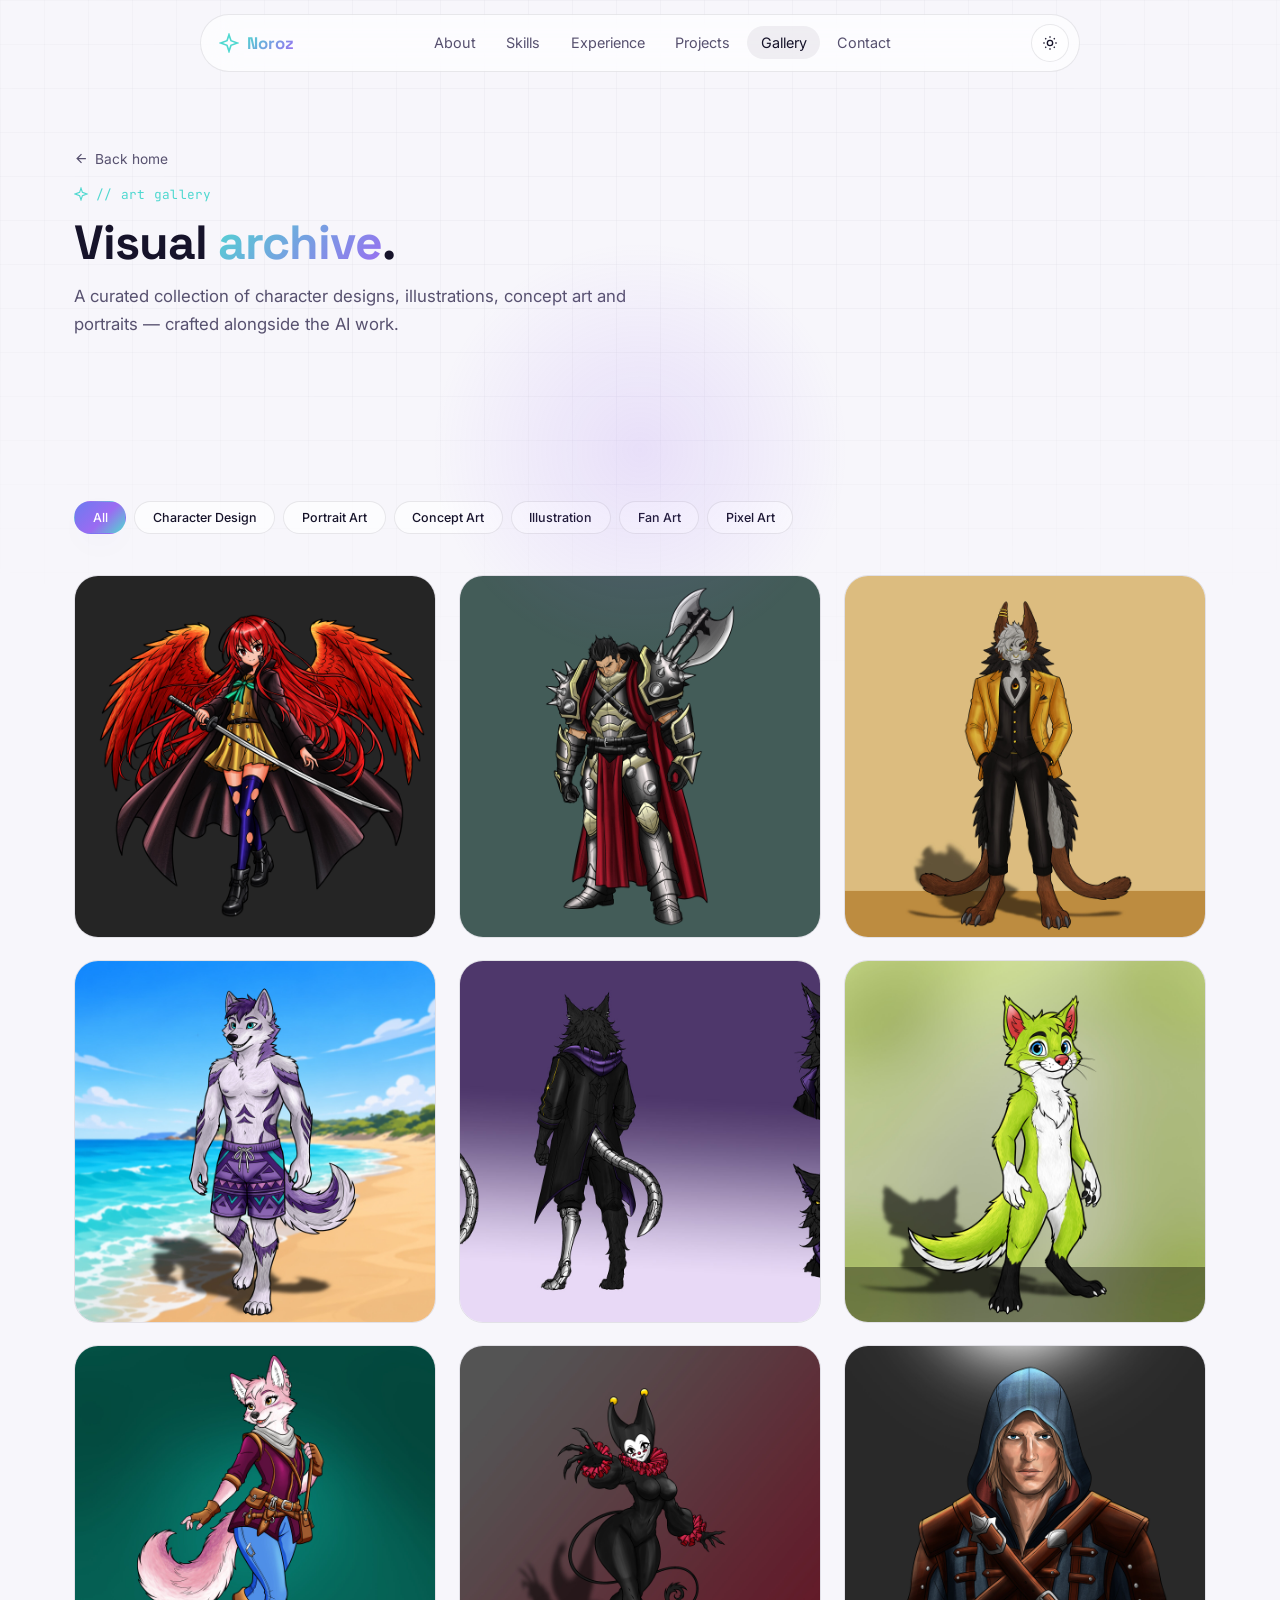
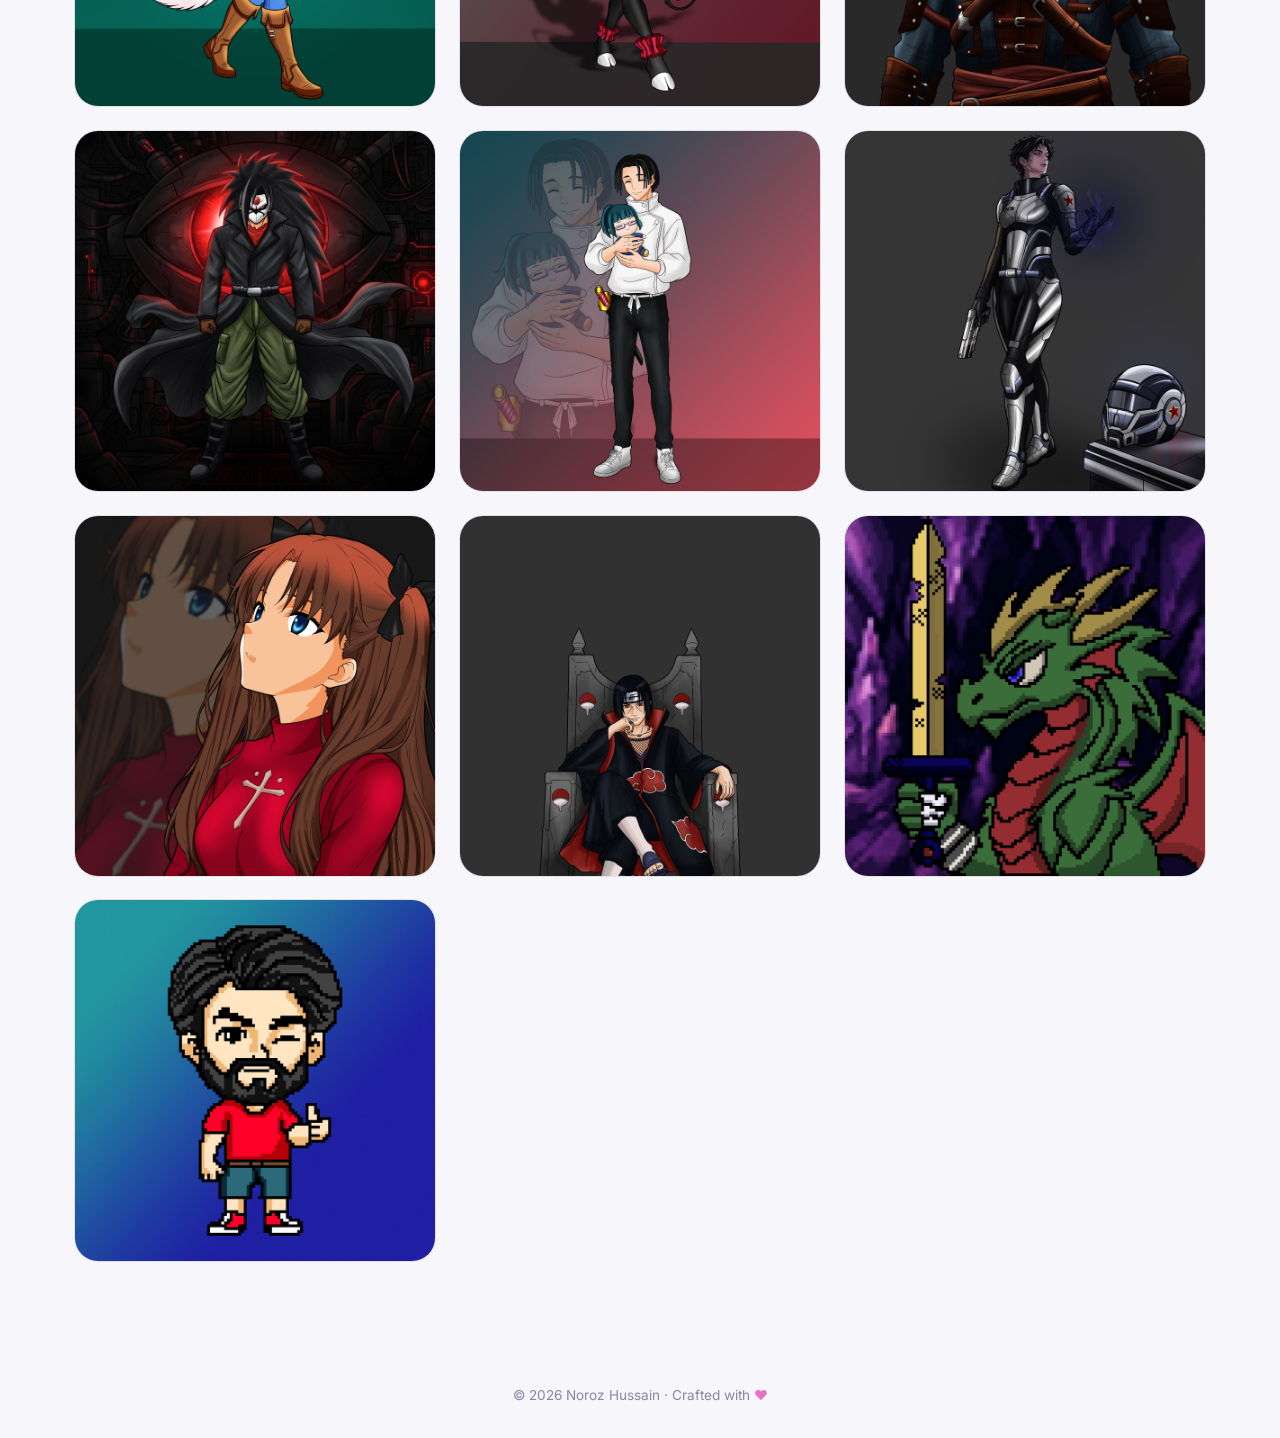
==== gallery.html @ 3fe2d1c8 "Initial portfolio website" ====
<!DOCTYPE html>
<html lang="en">
<head>
<meta charset="UTF-8">
<meta name="viewport" content="width=device-width, initial-scale=1.0">
<title>Art Gallery — Noroz Hussain</title>
<meta name="description" content="Character design, illustration, concept art and graphic design by Noroz Hussain.">
<link rel="canonical" href="https://norozhussain.com/gallery.html">
<meta property="og:type" content="website">
<meta property="og:title" content="Art Gallery — Noroz Hussain">
<meta property="og:description" content="Character design, illustration and concept art portfolio.">
<meta property="og:image" content="assets/img/art/phoenix-wing-swordswoman.jpg">
<link rel="icon" type="image/svg+xml" href="assets/img/favicon.svg">
<link rel="alternate icon" href="assets/img/favicon.ico">
<link rel="stylesheet" href="css/style.css">
<link rel="manifest" href="site.webmanifest">
<meta name="theme-color" content="#0d0b16">
</head>
<body>

<div id="preloader"><p class="mark">Noroz<span>.</span></p></div>
<div id="mouse-glow"></div>

<header id="navbar">
  <nav class="nav-inner glass">
    <a href="index.html" class="brand">
      <svg viewBox="0 0 24 24" fill="none" stroke="currentColor" stroke-width="2"><path d="M12 2l2.4 7.2L22 12l-7.6 2.8L12 22l-2.4-7.2L2 12l7.6-2.8z"/></svg>
      <span class="text-gradient">Noroz</span>
    </a>
    <div class="nav-links">
      <a href="index.html#about">About</a>
      <a href="index.html#skills">Skills</a>
      <a href="index.html#experience">Experience</a>
      <a href="projects.html">Projects</a>
      <a href="gallery.html" class="active">Gallery</a>
      <a href="index.html#contact">Contact</a>
    </div>
    <div class="nav-actions">
      <button class="icon-btn" id="theme-toggle" aria-label="Toggle theme">
        <svg class="moon" viewBox="0 0 24 24" fill="none" stroke="currentColor" stroke-width="2"><path d="M21 12.79A9 9 0 1111.21 3 7 7 0 0021 12.79z"/></svg>
        <svg class="sun" viewBox="0 0 24 24" fill="none" stroke="currentColor" stroke-width="2"><circle cx="12" cy="12" r="4"/><path d="M12 2v2M12 20v2M4.9 4.9l1.4 1.4M17.7 17.7l1.4 1.4M2 12h2M20 12h2M4.9 19.1l1.4-1.4M17.7 6.3l1.4-1.4"/></svg>
      </button>
      <button class="icon-btn" id="nav-toggle" aria-label="Open menu">
        <svg viewBox="0 0 24 24" fill="none" stroke="currentColor" stroke-width="2"><path d="M4 7h16M4 12h16M4 17h16"/></svg>
      </button>
    </div>
  </nav>
</header>

<div id="mobile-menu">
  <a href="index.html#about">About</a>
  <a href="index.html#skills">Skills</a>
  <a href="index.html#experience">Experience</a>
  <a href="projects.html">Projects</a>
  <a href="gallery.html">Gallery</a>
  <a href="index.html#contact">Contact</a>
</div>

<main>
  <section class="page-hero">
    <div class="bg-grid" style="opacity:.3"></div>
    <div class="container">
      <a href="index.html" class="back-link reveal">
        <svg viewBox="0 0 24 24" fill="none" stroke="currentColor" stroke-width="2"><path d="M19 12H5M12 19l-7-7 7-7"/></svg>
        Back home
      </a>
      <div class="eyebrow reveal">
        <svg width="14" height="14" viewBox="0 0 24 24" fill="none" stroke="currentColor" stroke-width="2"><path d="M12 2l2.4 7.2L22 12l-7.6 2.8L12 22l-2.4-7.2L2 12l7.6-2.8z"/></svg>
        // art gallery
      </div>
      <h1 class="section-title reveal">Visual <span class="text-gradient">archive</span>.</h1>
      <p class="section-lead reveal">A curated collection of character designs, illustrations, concept art and portraits — crafted alongside the AI work.</p>
    </div>
  </section>

  <section class="section section--tight">
    <div class="container">
      <div class="filter-row reveal" id="gallery-filters"></div>
      <div class="gallery-grid" id="gallery-grid"></div>
    </div>
  </section>
</main>

<footer>
  <div class="container">
    <p>© <span id="year"></span> Noroz Hussain · Crafted with <span class="heart">♥</span></p>
  </div>
</footer>

<div class="lightbox" id="lightbox">
  <button class="lightbox-close glass" id="lightbox-close" aria-label="Close">
    <svg viewBox="0 0 24 24" fill="none" stroke="currentColor" stroke-width="2" width="18" height="18"><path d="M18 6L6 18M6 6l12 12"/></svg>
  </button>
  <img id="lightbox-img" src="" alt="">
  <p class="lightbox-caption" id="lightbox-caption"></p>
</div>

<button id="to-top" class="glass" aria-label="Back to top">
  <svg viewBox="0 0 24 24" fill="none" stroke="currentColor" stroke-width="2"><path d="M12 19V5M5 12l7-7 7 7"/></svg>
</button>

<script src="js/content.js"></script>
<script src="js/main.js"></script>
</body>
</html>
---- css/style.css ----
/* ==========================================================================
   Noroz Hussain — Portfolio
   Design system: dark-first glassmorphism with neon cyan / violet accents
   ========================================================================== */

/* ---------- Fonts ---------- */
@import url('https://fonts.googleapis.com/css2?family=Space+Grotesk:wght@500;600;700&family=Inter:wght@400;500;600;700&family=JetBrains+Mono:wght@400;500&display=swap');

/* ---------- Design tokens ---------- */
:root{
  color-scheme: dark;
  --bg: #0d0b16;
  --bg-soft: #131022;
  --surface: #171425;
  --fg: #f3f1fa;
  --fg-muted: #a9a3c2;
  --fg-dim: #756f92;
  --border: rgba(255,255,255,.09);
  --border-hover: rgba(255,255,255,.18);
  --glass: rgba(23,20,37,.55);
  --glass-strong: rgba(23,20,37,.82);

  --cyan: #4fd8d0;
  --violet: #9b6bf2;
  --blue: #6c7bf0;
  --pink: #e572c4;

  --grad-hero: linear-gradient(135deg, var(--blue) 0%, var(--violet) 55%, var(--cyan) 100%);
  --grad-text: linear-gradient(135deg, var(--cyan) 0%, var(--violet) 100%);
  --grad-art: linear-gradient(90deg, var(--violet), var(--cyan));

  --shadow-soft: 0 10px 40px -12px rgba(108,79,220,.35);
  --shadow-glow: 0 0 50px -8px rgba(108,79,220,.55);
  --radius: 1rem;
  --radius-sm: .65rem;
  --radius-lg: 1.5rem;

  --font-display: 'Space Grotesk', system-ui, sans-serif;
  --font-sans: 'Inter', system-ui, sans-serif;
  --font-mono: 'JetBrains Mono', ui-monospace, monospace;

  --container: 1180px;
  --nav-h: 76px;
}

:root[data-theme="light"]{
  color-scheme: light;
  --bg: #f7f6fb;
  --bg-soft: #ffffff;
  --surface: #ffffff;
  --fg: #16132a;
  --fg-muted: #57516f;
  --fg-dim: #8b85a3;
  --border: rgba(20,15,40,.09);
  --border-hover: rgba(20,15,40,.18);
  --glass: rgba(255,255,255,.65);
  --glass-strong: rgba(255,255,255,.9);
  --shadow-soft: 0 10px 34px -14px rgba(80,60,160,.22);
  --shadow-glow: 0 0 44px -10px rgba(120,90,220,.35);
}

*,*::before,*::after{ box-sizing: border-box; }
html{ scroll-behavior: smooth; }
body{
  margin:0;
  background: var(--bg);
  color: var(--fg);
  font-family: var(--font-sans);
  -webkit-font-smoothing: antialiased;
  overflow-x: hidden;
  transition: background-color .4s ease, color .4s ease;
}
h1,h2,h3,h4{ font-family: var(--font-display); letter-spacing: -0.02em; margin: 0; line-height: 1.1; }
p{ margin: 0; }
a{ color: inherit; text-decoration: none; }
img{ max-width: 100%; display: block; }
button{ font: inherit; color: inherit; background: none; border: 0; cursor: pointer; }
ul{ margin:0; padding:0; list-style:none; }
::selection{ background: var(--violet); color: #fff; }

.container{ max-width: var(--container); margin: 0 auto; padding: 0 24px; }
.section{ position: relative; padding: 120px 0; }
.section--tight{ padding: 90px 0; }
@media (max-width: 720px){
  .section{ padding: 80px 0; }
}

.eyebrow{
  display:flex; align-items:center; gap:.5rem;
  font-family: var(--font-mono); font-size: .8rem;
  color: var(--cyan); margin-bottom: .9rem; letter-spacing: .02em;
}
.section-title{ font-size: clamp(2rem, 4.2vw, 3rem); font-weight: 700; }
.section-lead{ margin-top: .85rem; max-width: 620px; color: var(--fg-muted); font-size: 1.05rem; line-height: 1.65; }

.text-gradient{
  background: var(--grad-text);
  -webkit-background-clip: text; background-clip: text; color: transparent;
}

/* ---------- Buttons ---------- */
.btn{
  display: inline-flex; align-items: center; gap: .55rem;
  padding: .85rem 1.5rem; border-radius: 999px;
  font-weight: 600; font-size: .92rem;
  transition: transform .25s ease, box-shadow .25s ease, background-color .25s ease, border-color .25s ease;
  white-space: nowrap;
}
.btn svg{ width: 16px; height: 16px; }
.btn-primary{ background: var(--grad-hero); color: #fff; box-shadow: var(--shadow-soft); }
.btn-primary:hover{ box-shadow: var(--shadow-glow); transform: translateY(-2px); }
.btn-ghost{ background: var(--glass); border: 1px solid var(--border); backdrop-filter: blur(16px); }
.btn-ghost:hover{ border-color: var(--border-hover); transform: translateY(-2px); box-shadow: var(--shadow-soft); }
.btn-block{ width: 100%; justify-content: center; }

/* ---------- Glass / cards ---------- */
.glass{
  background: var(--glass);
  border: 1px solid var(--border);
  backdrop-filter: blur(18px) saturate(160%);
  -webkit-backdrop-filter: blur(18px) saturate(160%);
}
.card{
  position: relative;
  border-radius: var(--radius);
  border: 1px solid var(--border);
  background: linear-gradient(180deg, rgba(255,255,255,.03), rgba(255,255,255,0));
  padding: 1.6rem;
  transition: transform .3s ease, border-color .3s ease, box-shadow .3s ease;
}
:root[data-theme="light"] .card{ background: linear-gradient(180deg, rgba(20,15,40,.02), rgba(20,15,40,0)); }
.card:hover{ transform: translateY(-4px); border-color: var(--border-hover); box-shadow: var(--shadow-soft); }

/* ---------- Background fx ---------- */
.bg-grid{
  position: absolute; inset: 0; pointer-events: none; opacity: .5;
  background-image:
    linear-gradient(var(--border) 1px, transparent 1px),
    linear-gradient(90deg, var(--border) 1px, transparent 1px);
  background-size: 44px 44px;
  mask-image: radial-gradient(ellipse 90% 60% at 50% 20%, #000 40%, transparent 100%);
}
.bg-orb{
  position: absolute; border-radius: 50%; filter: blur(90px); pointer-events: none;
  background: var(--grad-hero); opacity: .22; animation: float-orb 10s ease-in-out infinite;
}
@keyframes float-orb{ 0%,100%{ transform: translateY(0) } 50%{ transform: translateY(-24px) } }

#mouse-glow{
  position: fixed; top:0; left:0; width: 420px; height: 420px; border-radius: 50%;
  background: radial-gradient(circle, rgba(155,107,242,.16), transparent 70%);
  pointer-events: none; z-index: 1; transform: translate(-50%,-50%);
  transition: opacity .3s ease; will-change: transform;
}
@media (max-width: 900px){ #mouse-glow{ display:none; } }

canvas#particles{ position:absolute; inset:0; width:100%; height:100%; opacity:.55; }

/* ---------- Reveal on scroll ---------- */
.reveal{ opacity: 0; transform: translateY(22px); transition: opacity .7s ease, transform .7s ease; }
.reveal.in-view{ opacity: 1; transform: translateY(0); }

/* ---------- Navbar ---------- */
#navbar{
  position: fixed; top: 14px; left: 0; right: 0; z-index: 100;
  display: flex; justify-content: center; padding: 0 16px;
}
.nav-inner{
  display:flex; align-items:center; justify-content: space-between; gap: 1.5rem;
  width: 100%; max-width: 880px;
  border-radius: 999px; padding: .55rem .6rem .55rem 1.1rem;
}
.brand{ display:flex; align-items:center; gap:.5rem; font-family: var(--font-display); font-weight:700; font-size:1.05rem; }
.brand svg{ width:20px; height:20px; color: var(--cyan); }
.nav-links{ display:flex; align-items:center; gap:.2rem; }
.nav-links a{
  padding: .5rem .85rem; border-radius: 999px; font-size: .9rem; color: var(--fg-muted);
  transition: color .2s ease, background-color .2s ease;
}
.nav-links a:hover, .nav-links a.active{ color: var(--fg); background: rgba(255,255,255,.06); }
:root[data-theme="light"] .nav-links a:hover, :root[data-theme="light"] .nav-links a.active{ background: rgba(20,15,40,.06); }
.nav-actions{ display:flex; align-items:center; gap:.4rem; }
.icon-btn{
  width: 38px; height: 38px; display:grid; place-items:center; border-radius: 999px;
  background: var(--glass); border: 1px solid var(--border); transition: all .25s ease;
}
.icon-btn:hover{ border-color: var(--border-hover); box-shadow: var(--shadow-soft); }
.icon-btn svg{ width:16px; height:16px; }
#theme-toggle .sun{ display:none; }
:root[data-theme="light"] #theme-toggle .moon{ display:none; }
:root[data-theme="light"] #theme-toggle .sun{ display:block; }
#nav-toggle{ display:none; }

@media (max-width: 780px){
  .nav-links{ display:none; }
  #nav-toggle{ display:grid; }
  .nav-inner{ max-width: 92%; }
}

#mobile-menu{
  position: fixed; inset: 0; z-index: 99; display: none;
  background: var(--bg-soft); padding: 110px 30px 40px;
}
#mobile-menu.open{ display:block; }
#mobile-menu a{
  display:block; padding: 1rem 0; font-family: var(--font-display); font-size: 1.5rem; font-weight:600;
  border-bottom: 1px solid var(--border);
}

/* ---------- Hero ---------- */
.hero{ min-height: 100vh; display:flex; align-items:center; padding-top: 130px; padding-bottom: 80px; position: relative; overflow: hidden; }
.hero-grid{ display:grid; grid-template-columns: 1.35fr 1fr; gap: 3rem; align-items:center; }
@media (max-width: 980px){ .hero-grid{ grid-template-columns: 1fr; } .hero-portrait{ order: -1; max-width: 280px; margin: 0 auto; } }

.badge-pill{
  display:inline-flex; align-items:center; gap:.5rem; padding: .45rem 1rem;
  border-radius: 999px; font-size: .78rem; font-weight:500;
}
.dot-live{ width:8px; height:8px; border-radius:50%; background: var(--cyan); box-shadow: 0 0 12px var(--cyan); animation: pulse 2s infinite; }
@keyframes pulse{ 0%,100%{ opacity:1 } 50%{ opacity:.4 } }

.hero h1{ margin-top: 1.8rem; font-size: clamp(2.6rem, 6.5vw, 5.2rem); font-weight: 700; }
.hero-roles{ margin-top: 1rem; display:flex; flex-wrap:wrap; align-items:center; gap: .6rem; font-family: var(--font-display); font-size: clamp(1.1rem, 2.2vw, 1.5rem); color: var(--fg-muted); font-weight:500; min-height: 2.2rem; }
#role-typed{ color: var(--cyan); }
#role-typed .cursor{ display:inline-block; width: 2px; background: var(--cyan); margin-left: 2px; animation: blink 1s step-end infinite; }
@keyframes blink{ 50%{ opacity: 0 } }

.hero p.lead{ margin-top: 1.4rem; max-width: 640px; color: var(--fg-muted); font-size: 1.08rem; line-height: 1.7; }
.hero-actions{ margin-top: 2.3rem; display:flex; flex-wrap:wrap; gap: .75rem; }

.resume-dd{ position: relative; display:inline-flex; }
.resume-caret{ transition: transform .2s ease; }
.resume-dd.open .resume-caret{ transform: rotate(180deg); }
.resume-menu{
  position:absolute; top: calc(100% + .6rem); left:0; min-width: 250px; z-index: 50;
  background: var(--glass); border: 1px solid var(--border);
  backdrop-filter: blur(18px) saturate(160%); -webkit-backdrop-filter: blur(18px) saturate(160%);
  border-radius: var(--radius); padding: .5rem; box-shadow: var(--shadow-soft);
  display:none; flex-direction:column; gap:.2rem;
}
.resume-menu.open{ display:flex; }
.resume-menu-item{ display:flex; align-items:center; gap:.7rem; padding:.65rem .7rem; border-radius:.7rem; transition: background-color .2s ease; }
.resume-menu-item:hover{ background: rgba(255,255,255,.06); }
.resume-menu-item svg{ width:18px; height:18px; flex-shrink:0; color: var(--fg-muted); }
.resume-menu-item strong{ display:block; font-size:.85rem; font-weight:600; }
.resume-menu-item small{ display:block; font-size:.7rem; color: var(--fg-muted); margin-top:.15rem; }

.badge-groups{ margin-top: 2.6rem; display:flex; flex-direction:column; gap: 1.3rem; }
.badge-groups h4{ font-family: var(--font-mono); font-size: .68rem; text-transform: uppercase; letter-spacing: .18em; color: var(--fg-dim); font-weight: 500; margin-bottom: .7rem; }
.badge-groups h4.art-label{ color: var(--cyan); }
.chip-row{ display:flex; flex-wrap:wrap; gap: .55rem; }
.chip{ padding: .4rem .85rem; border-radius: 999px; font-size: .76rem; font-family: var(--font-mono); }
.chip--tech{ background: var(--glass); border: 1px solid var(--border); }
.chip--art{ background: rgba(155,107,242,.08); border: 1px solid rgba(155,107,242,.3); transition: border-color .25s ease, transform .25s ease; }
.chip--art:hover{ border-color: var(--cyan); transform: translateY(-2px); }

.hero-portrait{ position: relative; max-width: 380px; margin-left: auto; }
.hero-portrait .glow-ring{ position:absolute; inset:-18px; background: var(--grad-hero); opacity:.35; filter: blur(50px); border-radius: 50%; }
.portrait-frame{ position: relative; aspect-ratio: 1/1; border-radius: 1.8rem; overflow: hidden; }
.portrait-frame img{ width:100%; height:100%; object-fit: cover; object-position: top; }
.float-tag{ position:absolute; padding: .55rem .95rem; border-radius: 1rem; font-family: var(--font-mono); font-size:.72rem; box-shadow: var(--shadow-soft); }
.float-tag.tl{ top: -14px; right: -14px; }
.float-tag.bl{ bottom: -14px; left: -14px; }

/* ---------- About ---------- */
.about-grid{ margin-top: 3.2rem; display:grid; grid-template-columns: repeat(4, 1fr); gap: 1.1rem; }
@media (max-width: 900px){ .about-grid{ grid-template-columns: repeat(2, 1fr); } }
@media (max-width: 540px){ .about-grid{ grid-template-columns: 1fr; } }
.about-card .icon-tile{ width: 46px; height: 46px; border-radius: .9rem; background: var(--grad-hero); display:grid; place-items:center; color:#fff; box-shadow: var(--shadow-soft); }
.about-card .icon-tile svg{ width:20px; height:20px; }
.about-card h3{ margin-top: 1.1rem; font-size: 1.05rem; font-weight:600; }
.about-card p{ margin-top: .4rem; font-size: .88rem; color: var(--fg-muted); line-height: 1.55; }

/* ---------- Skills ---------- */
.skills-grid{ margin-top: 3rem; display:grid; grid-template-columns: 1fr 1fr; gap: 3rem; }
@media (max-width: 820px){ .skills-grid{ grid-template-columns: 1fr; gap: 2.2rem; } }
.skills-col h4{ font-family: var(--font-mono); font-size:.72rem; text-transform: uppercase; letter-spacing:.18em; color: var(--cyan); margin-bottom: 1.3rem; }
.skills-col.art h4{ color: var(--violet); }
.skill-row{ margin-bottom: 1.25rem; }
.skill-row-top{ display:flex; justify-content: space-between; align-items: baseline; margin-bottom: .45rem; font-size: .92rem; }
.skill-row-top span:last-child{ font-family: var(--font-mono); font-size:.76rem; color: var(--fg-dim); }
.skill-track{ height: 8px; border-radius: 999px; background: rgba(255,255,255,.06); overflow: hidden; }
:root[data-theme="light"] .skill-track{ background: rgba(20,15,40,.07); }
.skill-fill{ height:100%; width:0; border-radius:999px; background: var(--grad-hero); transition: width 1.1s cubic-bezier(.16,1,.3,1); }
.skill-fill.art-fill{ background: var(--grad-art); }

/* ---------- Experience (timeline) ---------- */
.timeline{ margin-top: 3.5rem; position: relative; max-width: 820px; margin-inline: auto; }
.timeline::before{
  content:''; position:absolute; left: 18px; top:0; bottom:0; width:1px;
  background: linear-gradient(var(--border), var(--violet), var(--border));
}
@media (min-width: 720px){ .timeline::before{ left: 50%; } }
.timeline-item{ position: relative; margin-bottom: 2.6rem; padding-left: 48px; }
@media (min-width: 720px){
  .timeline-item{ padding-left:0; display:grid; grid-template-columns: 1fr 1fr; gap: 2.5rem; }
}
.timeline-dot{ position:absolute; left: 18px; top: 6px; width:12px; height:12px; border-radius:50%; background: var(--grad-hero); box-shadow: 0 0 0 4px var(--bg), var(--shadow-soft); transform: translateX(-50%); }
@media (min-width: 720px){ .timeline-dot{ left: 50%; } }
.timeline-when{ font-family: var(--font-mono); font-size:.78rem; color: var(--cyan); }
.timeline-role{ margin-top: .35rem; font-size: 1.15rem; font-weight: 600; font-family: var(--font-display); }
.timeline-co{ color: var(--fg-muted); font-size: .92rem; }
.timeline-points{ margin-top: .8rem; font-size: .88rem; color: var(--fg-muted); line-height: 1.7; }
@media (min-width: 720px){
  .timeline-item:nth-child(odd) .timeline-left{ text-align: right; }
  .timeline-item:nth-child(even) .timeline-left{ grid-column: 2; grid-row: 1; }
  .timeline-item:nth-child(even) .timeline-right{ grid-column: 1; grid-row: 1; text-align: right; }
}

/* ---------- Education ---------- */
.edu-grid{ margin-top: 2.6rem; display:grid; grid-template-columns: 1fr 1fr; gap: 1rem; }
@media (max-width: 700px){ .edu-grid{ grid-template-columns: 1fr; } }
.edu-card{ display:flex; gap: 1rem; align-items:flex-start; }
.edu-card .icon-tile{ width: 46px; height:46px; border-radius:.9rem; background: var(--grad-hero); display:grid; place-items:center; color:#fff; flex-shrink:0; }
.edu-card .icon-tile svg{ width:20px; height:20px; }
.edu-card h3{ font-size: 1.02rem; font-weight:600; }
.edu-card p{ font-size:.85rem; color: var(--fg-muted); margin-top:.15rem; }
.edu-card .period{ font-family: var(--font-mono); font-size:.72rem; color: var(--cyan); margin-top:.35rem; display:block; }

/* ---------- Projects ---------- */
.filter-row{ margin-top: 2rem; display:flex; flex-wrap:wrap; gap: .5rem; }
.filter-btn{ padding: .5rem 1.1rem; border-radius: 999px; font-size:.78rem; font-weight:500; border: 1px solid var(--border); background: var(--glass); transition: all .2s ease; }
.filter-btn.active{ background: var(--grad-hero); color:#fff; border-color: transparent; box-shadow: var(--shadow-soft); }
.filter-btn:not(.active):hover{ border-color: var(--border-hover); }

.projects-grid{ margin-top: 2.2rem; display:grid; grid-template-columns: repeat(3, 1fr); gap: 1.25rem; }
@media (max-width: 980px){ .projects-grid{ grid-template-columns: repeat(2, 1fr); } }
@media (max-width: 640px){ .projects-grid{ grid-template-columns: 1fr; } }
.project-card{ display:flex; flex-direction:column; }
.project-top{ display:flex; align-items:center; justify-content: space-between; }
.project-icon{ width: 48px; height:48px; border-radius: .9rem; background: var(--grad-hero); display:grid; place-items:center; color:#fff; box-shadow: var(--shadow-soft); }
.project-icon svg{ width:20px; height:20px; }
.project-cat{ font-size:.66rem; font-family: var(--font-mono); text-transform: uppercase; letter-spacing:.06em; padding: .3rem .6rem; border-radius: 999px; background: rgba(255,255,255,.05); border:1px solid var(--border); }
.project-card h3{ margin-top: 1.2rem; font-size: 1.15rem; font-weight:600; }
.project-sub{ margin-top: .2rem; font-size: .76rem; font-family: var(--font-mono); color: var(--cyan); }
.project-desc{ margin-top: .75rem; font-size: .88rem; color: var(--fg-muted); line-height:1.6; flex: 1; }
.tech-row{ margin-top: 1.1rem; display:flex; flex-wrap:wrap; gap:.4rem; }
.tech-pill{ font-size: .68rem; font-family: var(--font-mono); padding: .28rem .55rem; border-radius:.4rem; background: rgba(255,255,255,.04); border:1px solid var(--border); }
.project-link{ margin-top:1rem; display:inline-flex; align-items:center; gap:.35rem; font-size:.8rem; font-weight:600; color: var(--cyan); }
.project-link svg{ width:13px; height:13px; }

/* ---------- Gallery ---------- */
.gallery-grid{ margin-top: 2.6rem; display:grid; grid-template-columns: repeat(3, 1fr); gap: 1.4rem; }
@media (max-width: 980px){ .gallery-grid{ grid-template-columns: repeat(2, 1fr); } }
@media (max-width: 620px){ .gallery-grid{ grid-template-columns: 1fr; } }
.art-card{ position: relative; border-radius: var(--radius-lg); overflow:hidden; aspect-ratio: 1/1; border: 1px solid var(--border); transition: border-color .3s ease, box-shadow .3s ease, transform .3s ease; cursor: pointer; }
.art-card:hover{ border-color: rgba(79,216,208,.5); box-shadow: var(--shadow-glow); transform: translateY(-4px); }
.art-card img{ width:100%; height:100%; object-fit:cover; transition: transform .6s ease; }
.art-card:hover img{ transform: scale(1.08); }
.art-overlay{ position:absolute; inset:0; background: linear-gradient(to top, rgba(10,8,18,.92), rgba(10,8,18,0) 55%); opacity:0; transition: opacity .3s ease; display:flex; align-items:flex-end; padding: 1.1rem; }
.art-card:hover .art-overlay{ opacity:1; }
.art-overlay .cat{ font-family: var(--font-mono); font-size:.65rem; text-transform:uppercase; letter-spacing:.1em; color: var(--cyan); }
.art-overlay h3{ margin-top:.25rem; font-size:1.05rem; color:#fff; }

/* ---------- Case studies (projects.html) ---------- */
.case-grid{ margin-top: 1rem; display:grid; grid-template-columns: 1fr; gap: 2.5rem; }
.case-card{ display:flex; flex-direction:column; padding: 1.4rem; }

.case-media{ position: relative; width:100%; border-radius: var(--radius-lg); overflow:hidden; border:1px solid var(--border); background: rgba(255,255,255,.02); aspect-ratio: 16/9; flex-shrink:0; }
.case-media-empty{ width:100%; height:100%; display:grid; place-items:center; color: var(--cyan); opacity:.5; }
.case-media-empty svg{ width:44px; height:44px; }
.case-slides{ position:relative; width:100%; height:100%; }
.case-slide{ position:absolute; inset:0; width:100%; height:100%; object-fit:cover; opacity:0; transition: opacity .45s ease; cursor: zoom-in; }
.case-slide.active{ opacity:1; position:relative; }
.case-slide:not(.active){ pointer-events:none; }

.slider-arrow{ position:absolute; top:50%; transform: translateY(-50%); width:38px; height:38px; border-radius:50%; background: rgba(10,8,18,.55); backdrop-filter: blur(6px); border:1px solid rgba(255,255,255,.18); color:#fff; display:grid; place-items:center; transition: background .2s ease, transform .2s ease; z-index:2; }
.slider-arrow:hover{ background: rgba(10,8,18,.8); }
.slider-arrow svg{ width:16px; height:16px; }
.slider-arrow.prev{ left: 12px; }
.slider-arrow.next{ right: 12px; }

.slider-dots{ position:absolute; bottom: 14px; left:0; right:0; display:flex; justify-content:center; gap:.4rem; z-index:2; }
.slider-dot{ width:7px; height:7px; border-radius:50%; background: rgba(255,255,255,.35); transition: all .2s ease; }
.slider-dot.active{ background:#fff; width:20px; border-radius:999px; }

.case-body{ display:flex; flex-direction:column; padding: 1.4rem .2rem 0; max-width: 760px; }
.case-body h3{ margin-top: 1rem; font-size: 1.4rem; font-weight:700; }
.case-features{ margin-top: 1.2rem; }
.case-features h4{ font-size:.72rem; font-family: var(--font-mono); text-transform:uppercase; letter-spacing:.08em; color: var(--cyan); margin-bottom:.6rem; }
.case-features p{ font-size: .86rem; color: var(--fg-muted); line-height:1.6; margin-bottom:.5rem; }

.lightbox{ position: fixed; inset:0; z-index: 200; display:none; align-items:center; justify-content:center; background: rgba(6,5,12,.92); padding: 30px; }
.lightbox.open{ display:flex; }
.lightbox img{ max-width: min(88vw, 760px); max-height: 82vh; border-radius: 1rem; box-shadow: 0 30px 80px rgba(0,0,0,.5); }
.lightbox-close{ position:absolute; top: 24px; right: 28px; width:44px; height:44px; border-radius:50%; background: rgba(255,255,255,.08); display:grid; place-items:center; }
.lightbox-caption{ position:absolute; bottom: 34px; left:0; right:0; text-align:center; color:#fff; font-family: var(--font-mono); font-size:.85rem; }

/* ---------- Contact ---------- */
.contact-grid{ margin-top: 3rem; display:grid; grid-template-columns: 2fr 3fr; gap: 1.6rem; }
@media (max-width: 900px){ .contact-grid{ grid-template-columns: 1fr; } }
.contact-info-item{ display:flex; align-items:center; gap: 1rem; padding: 1.1rem; border-radius: var(--radius); margin-bottom: .8rem; transition: all .25s ease; }
.contact-info-item:hover{ box-shadow: var(--shadow-soft); border-color: var(--border-hover); }
.contact-info-item .icon-tile{ width:42px; height:42px; border-radius:.8rem; background: var(--grad-hero); display:grid; place-items:center; color:#fff; flex-shrink:0; }
.contact-info-item .icon-tile svg{ width:17px; height:17px; }
.contact-info-item .label{ font-size:.7rem; text-transform:uppercase; letter-spacing:.08em; color: var(--fg-dim); }
.contact-info-item .value{ font-weight:600; font-size: .95rem; margin-top:.1rem; }
.social-row{ display:flex; gap: .7rem; margin-top: 1rem; }
.social-row a{ width: 44px; height:44px; border-radius: .9rem; display:grid; place-items:center; transition: all .25s ease; }
.social-row a:hover{ transform: translateY(-3px); box-shadow: var(--shadow-soft); }
.social-row svg{ width:17px; height:17px; }

.form-card{ padding: 1.9rem; border-radius: var(--radius-lg); }
.form-row{ display:grid; grid-template-columns: 1fr 1fr; gap: 1rem; }
@media (max-width: 560px){ .form-row{ grid-template-columns: 1fr; } }
.field{ margin-bottom: 1rem; }
.field label{ font-family: var(--font-mono); font-size:.7rem; text-transform: uppercase; letter-spacing:.08em; color: var(--fg-dim); }
.field input, .field textarea{
  margin-top: .5rem; width: 100%; padding: .8rem 1rem; border-radius: .8rem;
  background: rgba(255,255,255,.04); border: 1px solid var(--border); color: var(--fg);
  font: inherit; font-size: .92rem; outline: none; transition: border-color .2s ease, box-shadow .2s ease;
}
:root[data-theme="light"] .field input, :root[data-theme="light"] .field textarea{ background: rgba(20,15,40,.03); }
.field input:focus, .field textarea:focus{ border-color: var(--violet); box-shadow: 0 0 0 3px rgba(155,107,242,.18); }
.field.error input, .field.error textarea{ border-color: #f16565; }
.field-error{ margin-top: .35rem; font-size: .76rem; color: #f16565; display:none; }
.field.error .field-error{ display:block; }
.honeypot{ position:absolute; left:-9999px; opacity:0; height:0; width:0; }
.form-note{ margin-top: 1rem; text-align:center; font-size: .76rem; color: var(--fg-dim); }
.form-status{ margin-top: 1rem; font-size: .85rem; padding: .8rem 1rem; border-radius: .7rem; display:none; }
.form-status.show{ display:block; }
.form-status.ok{ background: rgba(79,216,208,.1); color: var(--cyan); border: 1px solid rgba(79,216,208,.3); }
.form-status.fail{ background: rgba(241,101,101,.1); color: #f16565; border: 1px solid rgba(241,101,101,.3); }
.spinner{ width:16px; height:16px; border-radius:50%; border: 2px solid rgba(255,255,255,.4); border-top-color:#fff; animation: spin .7s linear infinite; display:none; }
.btn-primary.loading .spinner{ display:inline-block; }
.btn-primary.loading .btn-label{ display:none; }
@keyframes spin{ to{ transform: rotate(360deg); } }

/* ---------- Footer ---------- */
footer{ padding: 2.2rem 0; text-align:center; }
footer p{ font-size:.85rem; color: var(--fg-dim); }
footer .heart{ color: var(--pink); }

/* ---------- Back to top ---------- */
#to-top{
  position: fixed; right: 22px; bottom: 22px; width: 46px; height:46px; border-radius:50%;
  display:grid; place-items:center; z-index: 60; opacity:0; pointer-events:none; transform: translateY(10px);
  transition: opacity .3s ease, transform .3s ease;
}
#to-top.show{ opacity:1; pointer-events:auto; transform: translateY(0); }
#to-top svg{ width:18px; height:18px; }

/* ---------- Page hero (gallery) ---------- */
.page-hero{ padding-top: 150px; padding-bottom: 40px; }
.back-link{ display:inline-flex; align-items:center; gap:.4rem; font-size:.86rem; color: var(--fg-muted); margin-bottom: 1.2rem; }
.back-link:hover{ color: var(--fg); }
.back-link svg{ width:15px; height:15px; }

/* ---------- Utility ---------- */
.mt-lg{ margin-top: 3rem; }
.text-center{ text-align:center; }
.empty-note{ text-align:center; color: var(--fg-dim); padding: 3rem 0; grid-column: 1/-1; }
.sr-only{ position:absolute; width:1px; height:1px; overflow:hidden; clip:rect(0 0 0 0); white-space:nowrap; }

/* ---------- Loader ---------- */
#preloader{
  position: fixed; inset:0; z-index: 999; background: var(--bg);
  display:flex; align-items:center; justify-content:center;
  transition: opacity .5s ease, visibility .5s ease;
}
#preloader.hide{ opacity:0; visibility:hidden; }
#preloader .mark{ font-family: var(--font-display); font-weight:700; font-size:1.4rem; }
#preloader .mark span{ background: var(--grad-text); -webkit-background-clip:text; background-clip:text; color:transparent; }
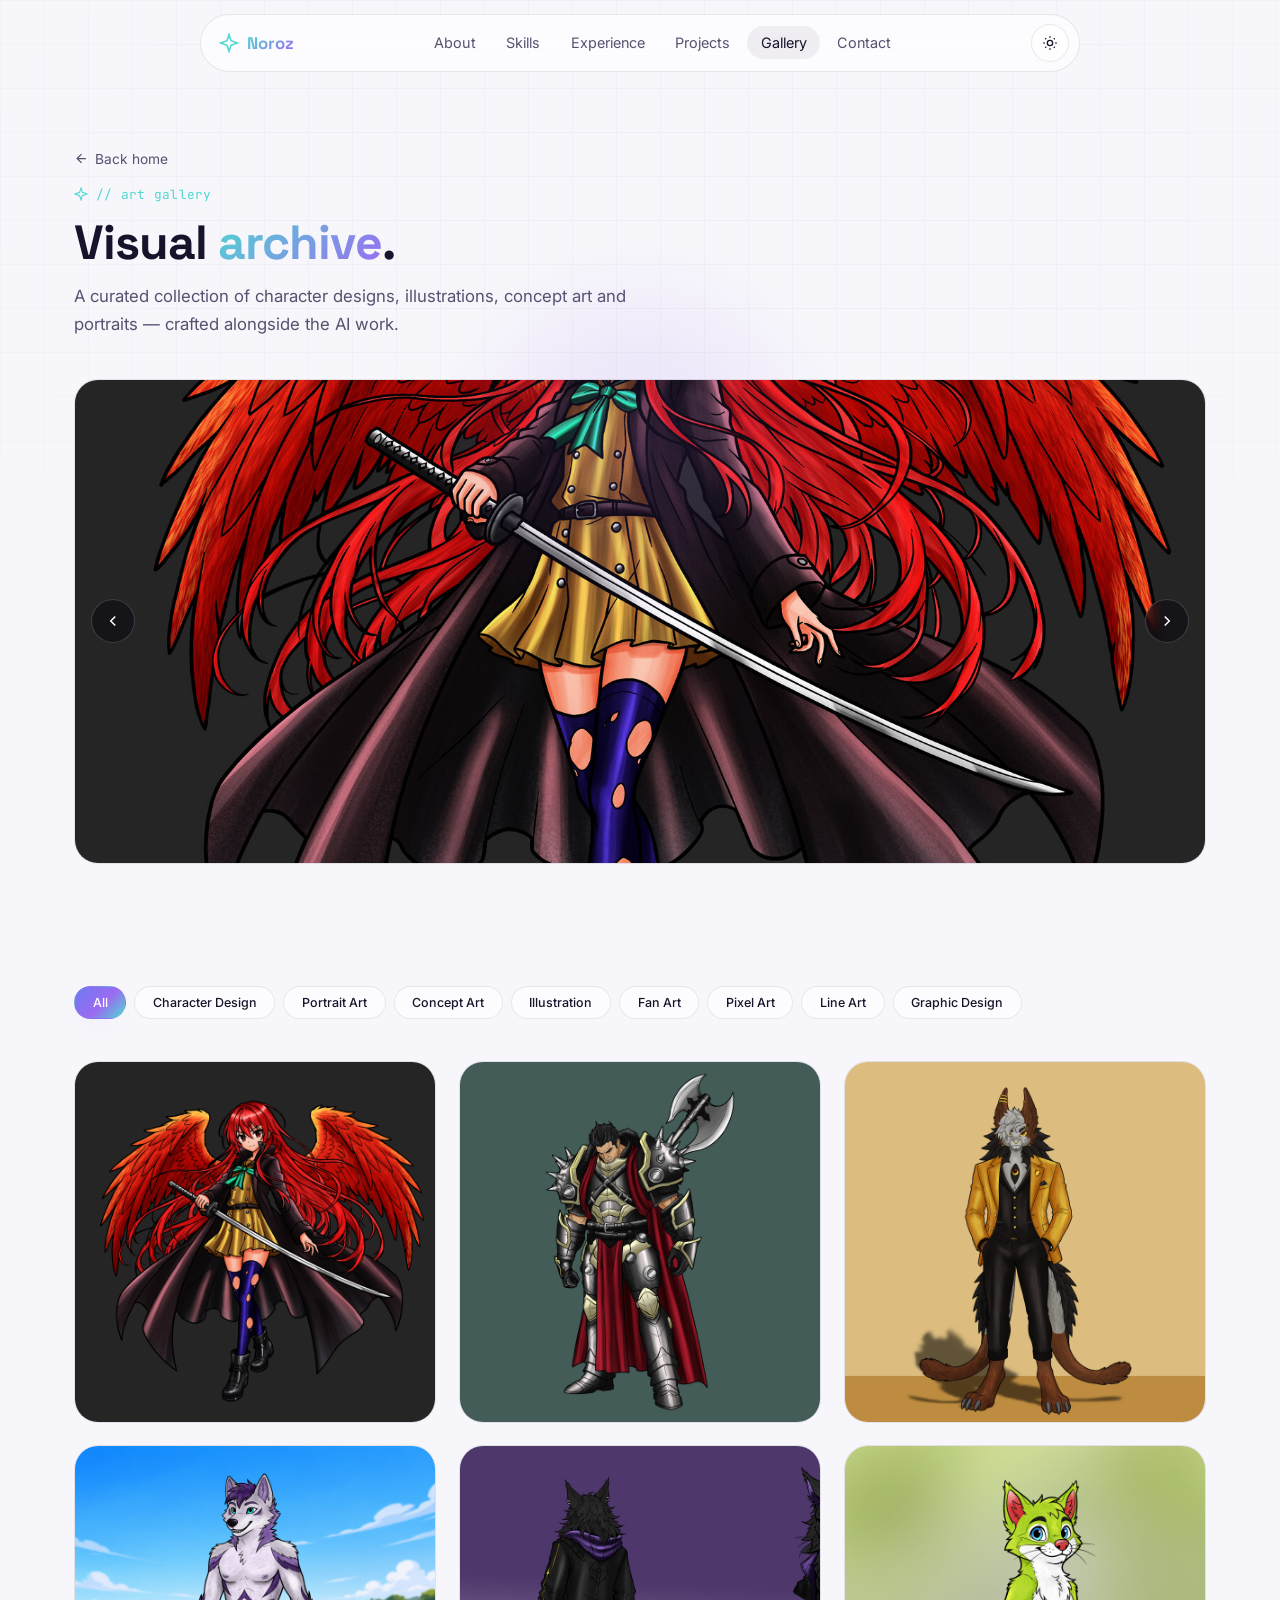
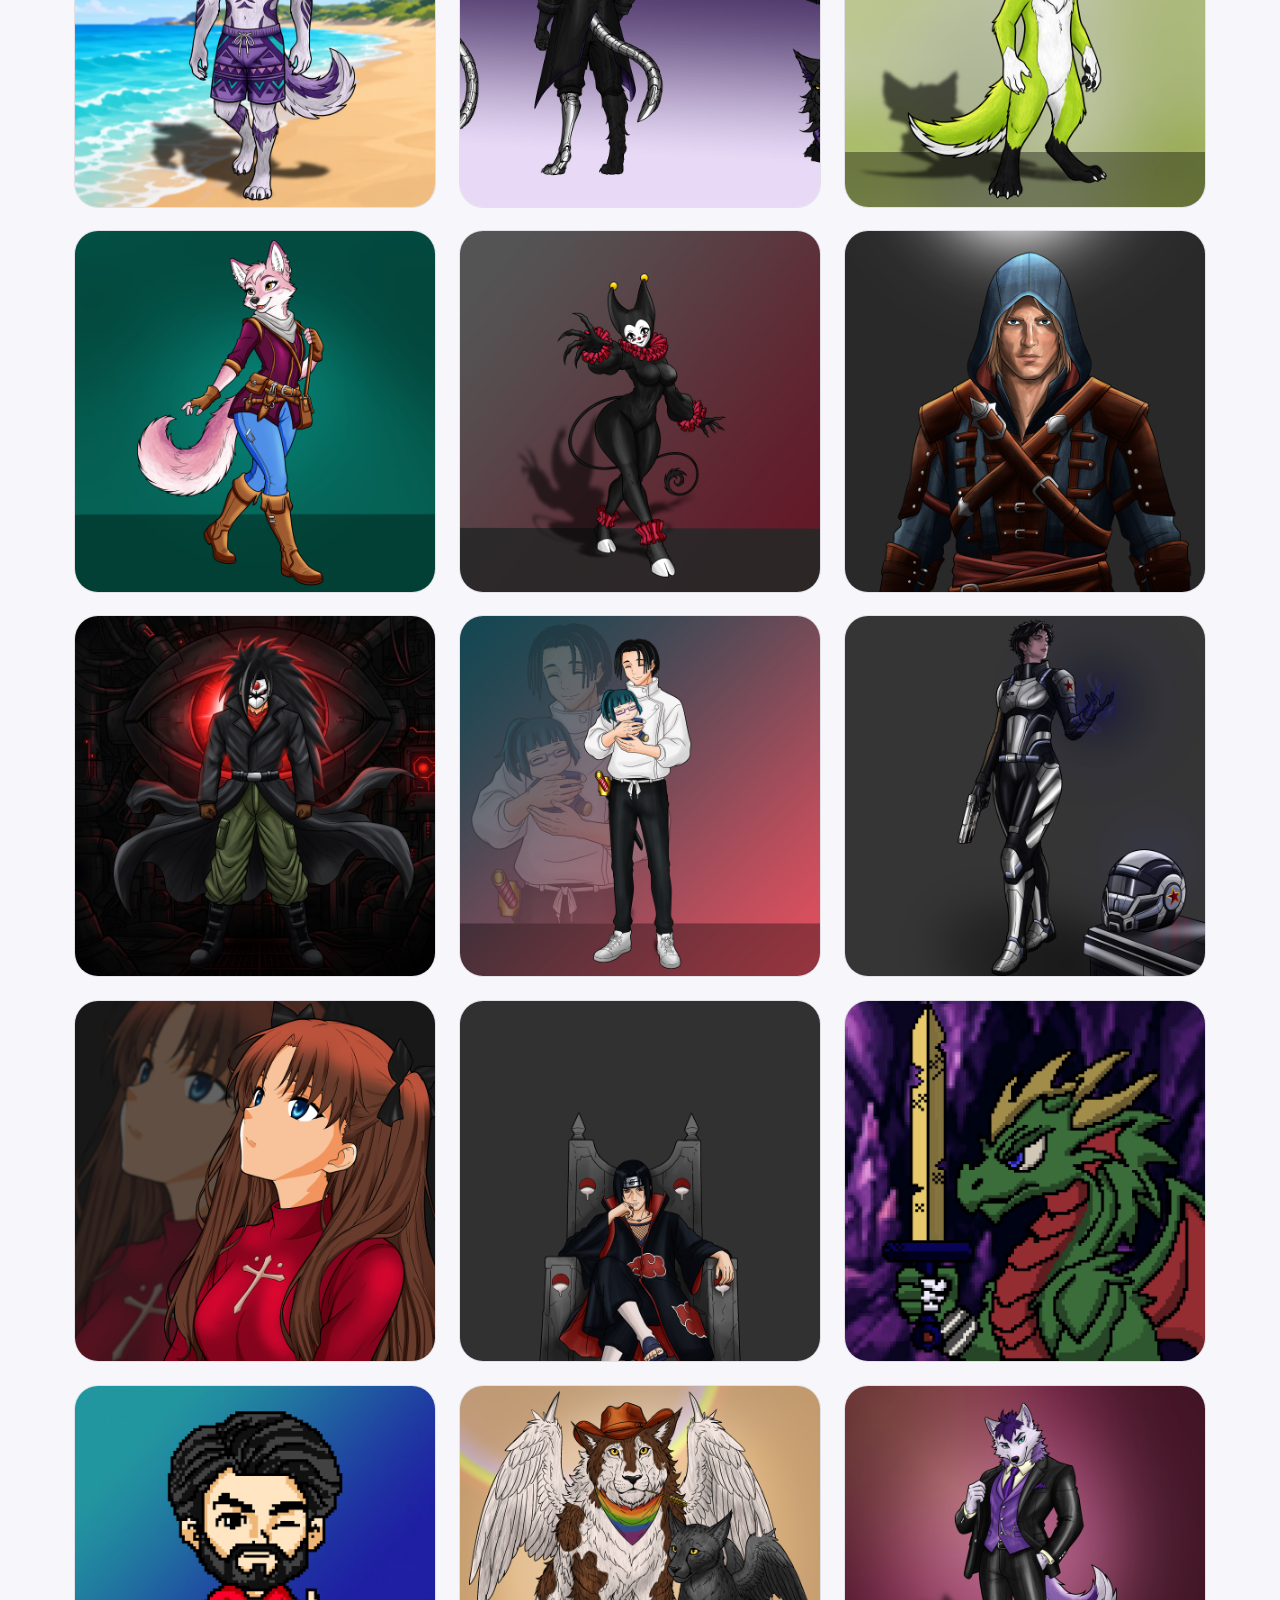
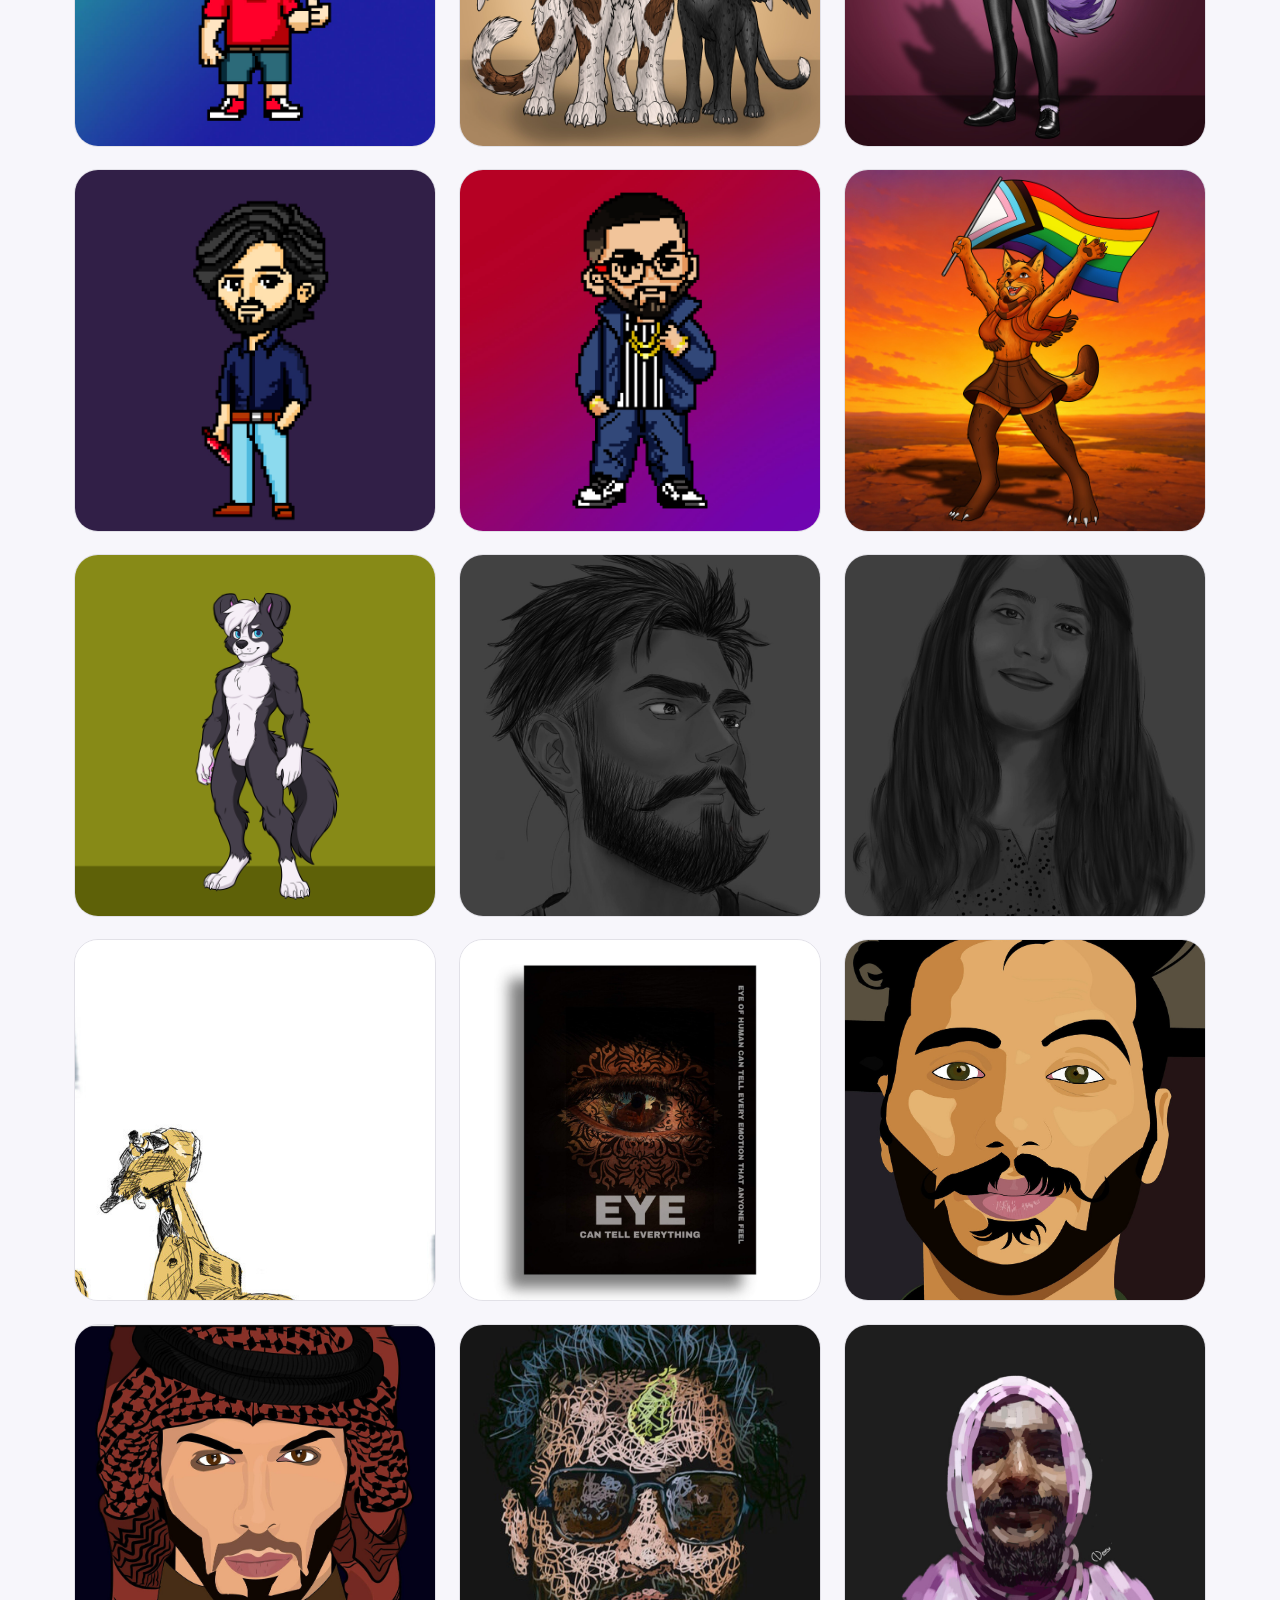
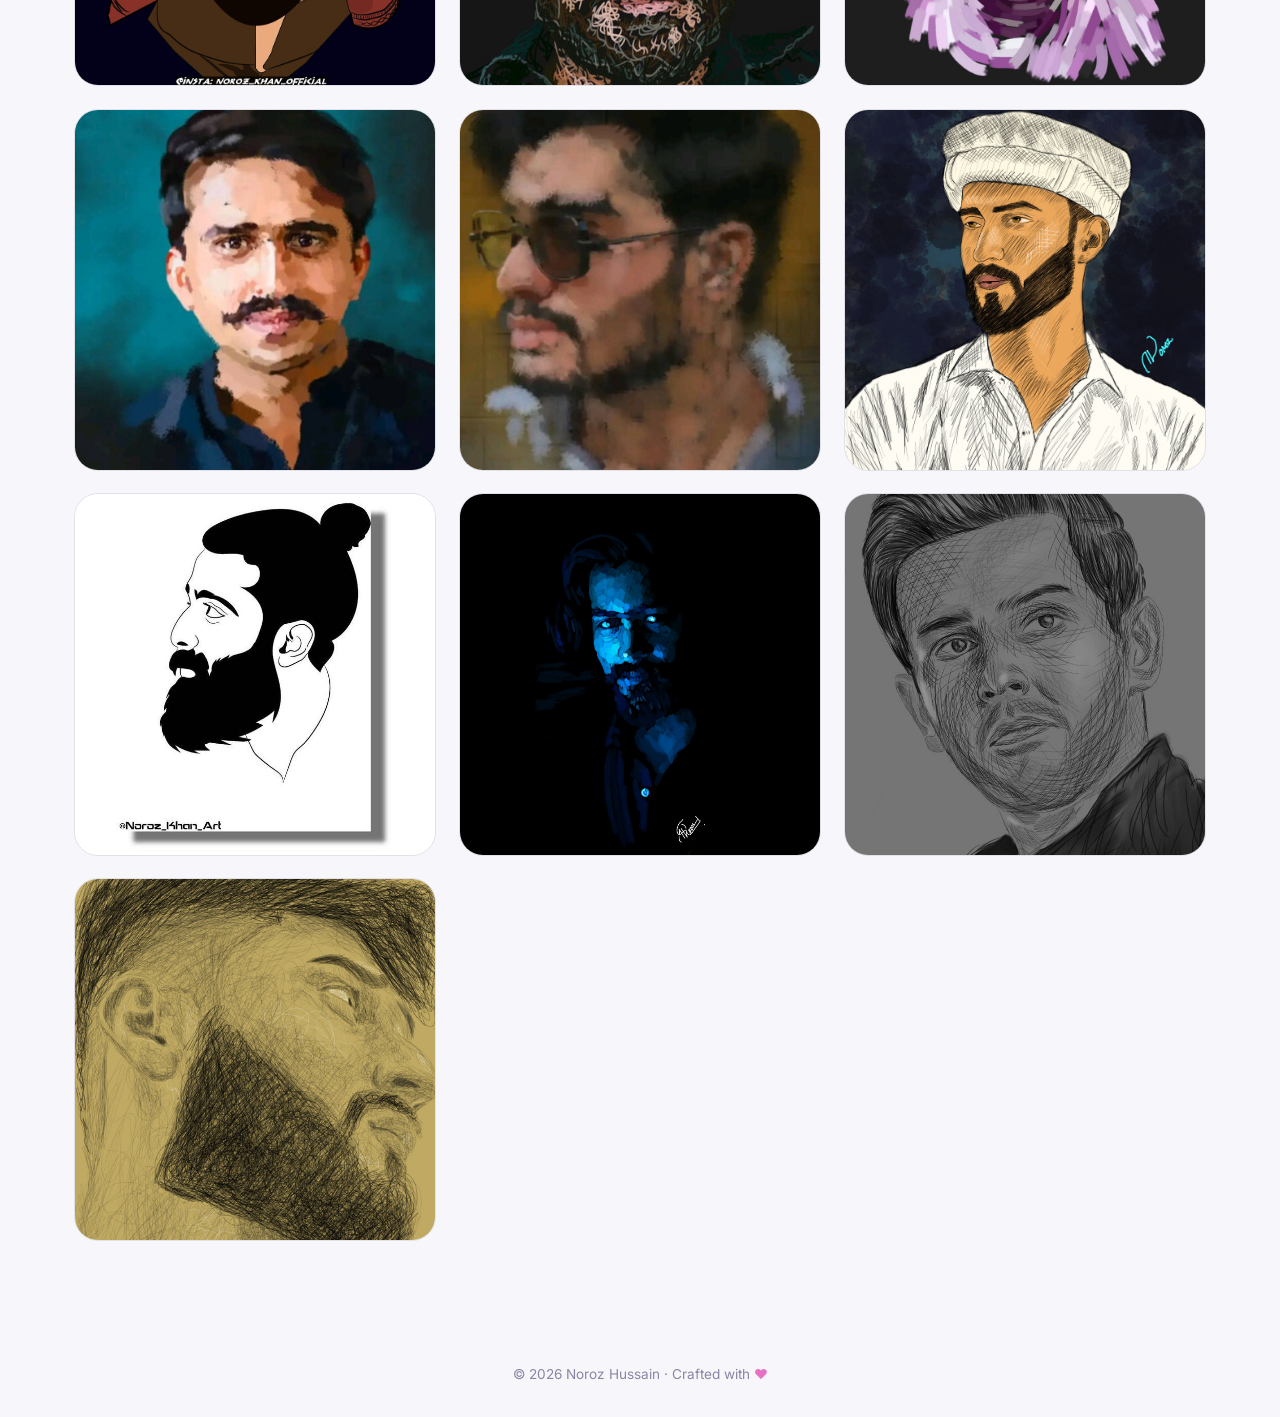
==== commit fa612830: "Add gallery slider section to gallery.html" ====
--- a/gallery.html
+++ b/gallery.html
@@ -73,6 +73,20 @@
     </div>
   </section>
 
+  <section class="section section--tight gallery-slider-section">
+    <div class="container">
+      <div class="gallery-slider reveal" id="gallery-slider">
+        <div class="gallery-slider-track" id="gallery-slider-track"></div>
+        <button class="slider-arrow prev" id="gallery-slider-prev" aria-label="Previous image">
+          <svg viewBox="0 0 24 24" fill="none" stroke="currentColor" stroke-width="2"><path d="M15 18l-6-6 6-6"/></svg>
+        </button>
+        <button class="slider-arrow next" id="gallery-slider-next" aria-label="Next image">
+          <svg viewBox="0 0 24 24" fill="none" stroke="currentColor" stroke-width="2"><path d="M9 18l6-6-6-6"/></svg>
+        </button>
+      </div>
+    </div>
+  </section>
+
   <section class="section section--tight">
     <div class="container">
       <div class="filter-row reveal" id="gallery-filters"></div>
--- a/css/style.css
+++ b/css/style.css
@@ -339,6 +339,20 @@
 .project-link{ margin-top:1rem; display:inline-flex; align-items:center; gap:.35rem; font-size:.8rem; font-weight:600; color: var(--cyan); }
 .project-link svg{ width:13px; height:13px; }
 
+/* ---------- Gallery hero slider ---------- */
+.gallery-slider-section{ padding-top: 0; padding-bottom: 0; }
+.gallery-slider{ position: relative; width:100%; aspect-ratio: 21/9; border-radius: var(--radius-lg); overflow:hidden; border:1px solid var(--border); background: rgba(255,255,255,.02); }
+@media (max-width: 900px){ .gallery-slider{ aspect-ratio: 16/10; } }
+@media (max-width: 560px){ .gallery-slider{ aspect-ratio: 4/5; } }
+.gallery-slider-track{ position:relative; width:100%; height:100%; }
+.gallery-slide{ position:absolute; inset:0; width:100%; height:100%; object-fit:cover; opacity:0; transition: opacity 1s ease; cursor: zoom-in; }
+.gallery-slide.active{ opacity:1; position:relative; }
+.gallery-slide:not(.active){ pointer-events:none; }
+.gallery-slider .slider-arrow{ width:44px; height:44px; }
+.gallery-slider .slider-arrow svg{ width:18px; height:18px; }
+.gallery-slider .slider-arrow.prev{ left:16px; }
+.gallery-slider .slider-arrow.next{ right:16px; }
+
 /* ---------- Gallery ---------- */
 .gallery-grid{ margin-top: 2.6rem; display:grid; grid-template-columns: repeat(3, 1fr); gap: 1.4rem; }
 @media (max-width: 980px){ .gallery-grid{ grid-template-columns: repeat(2, 1fr); } }
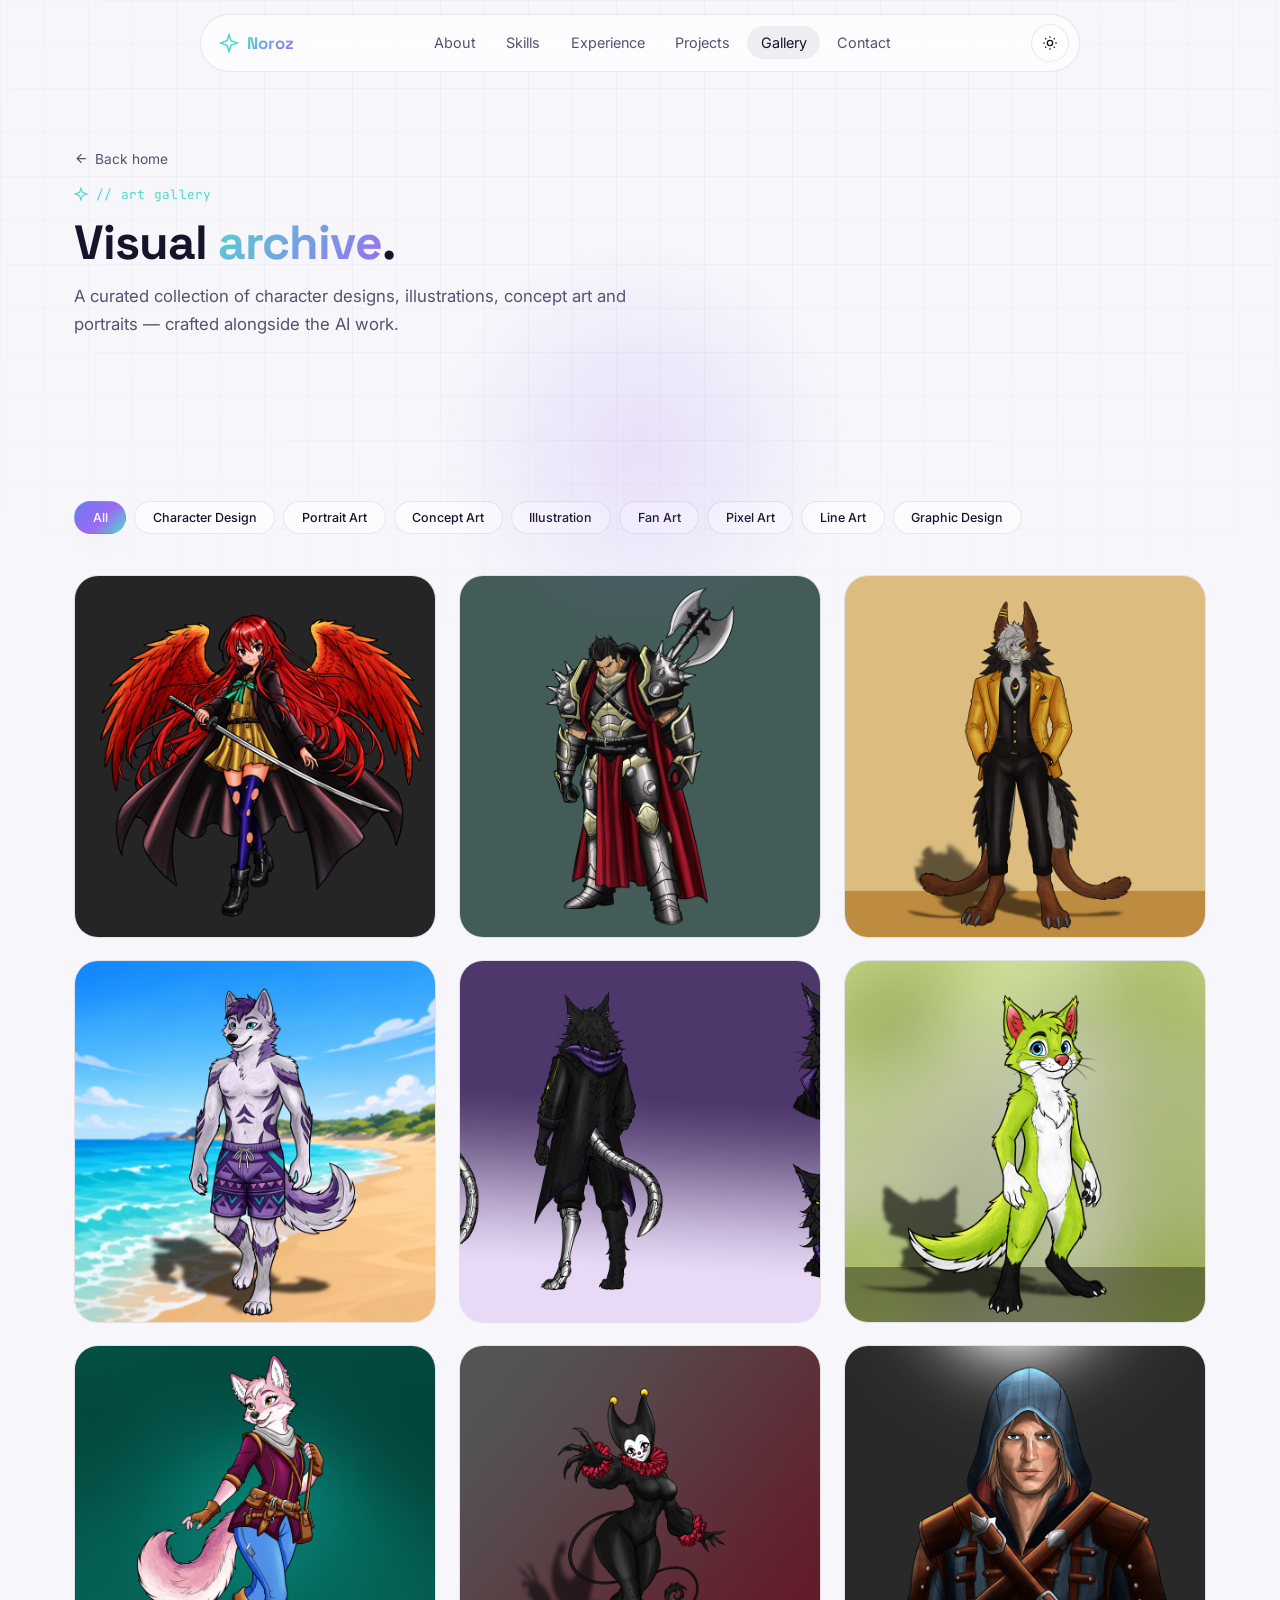
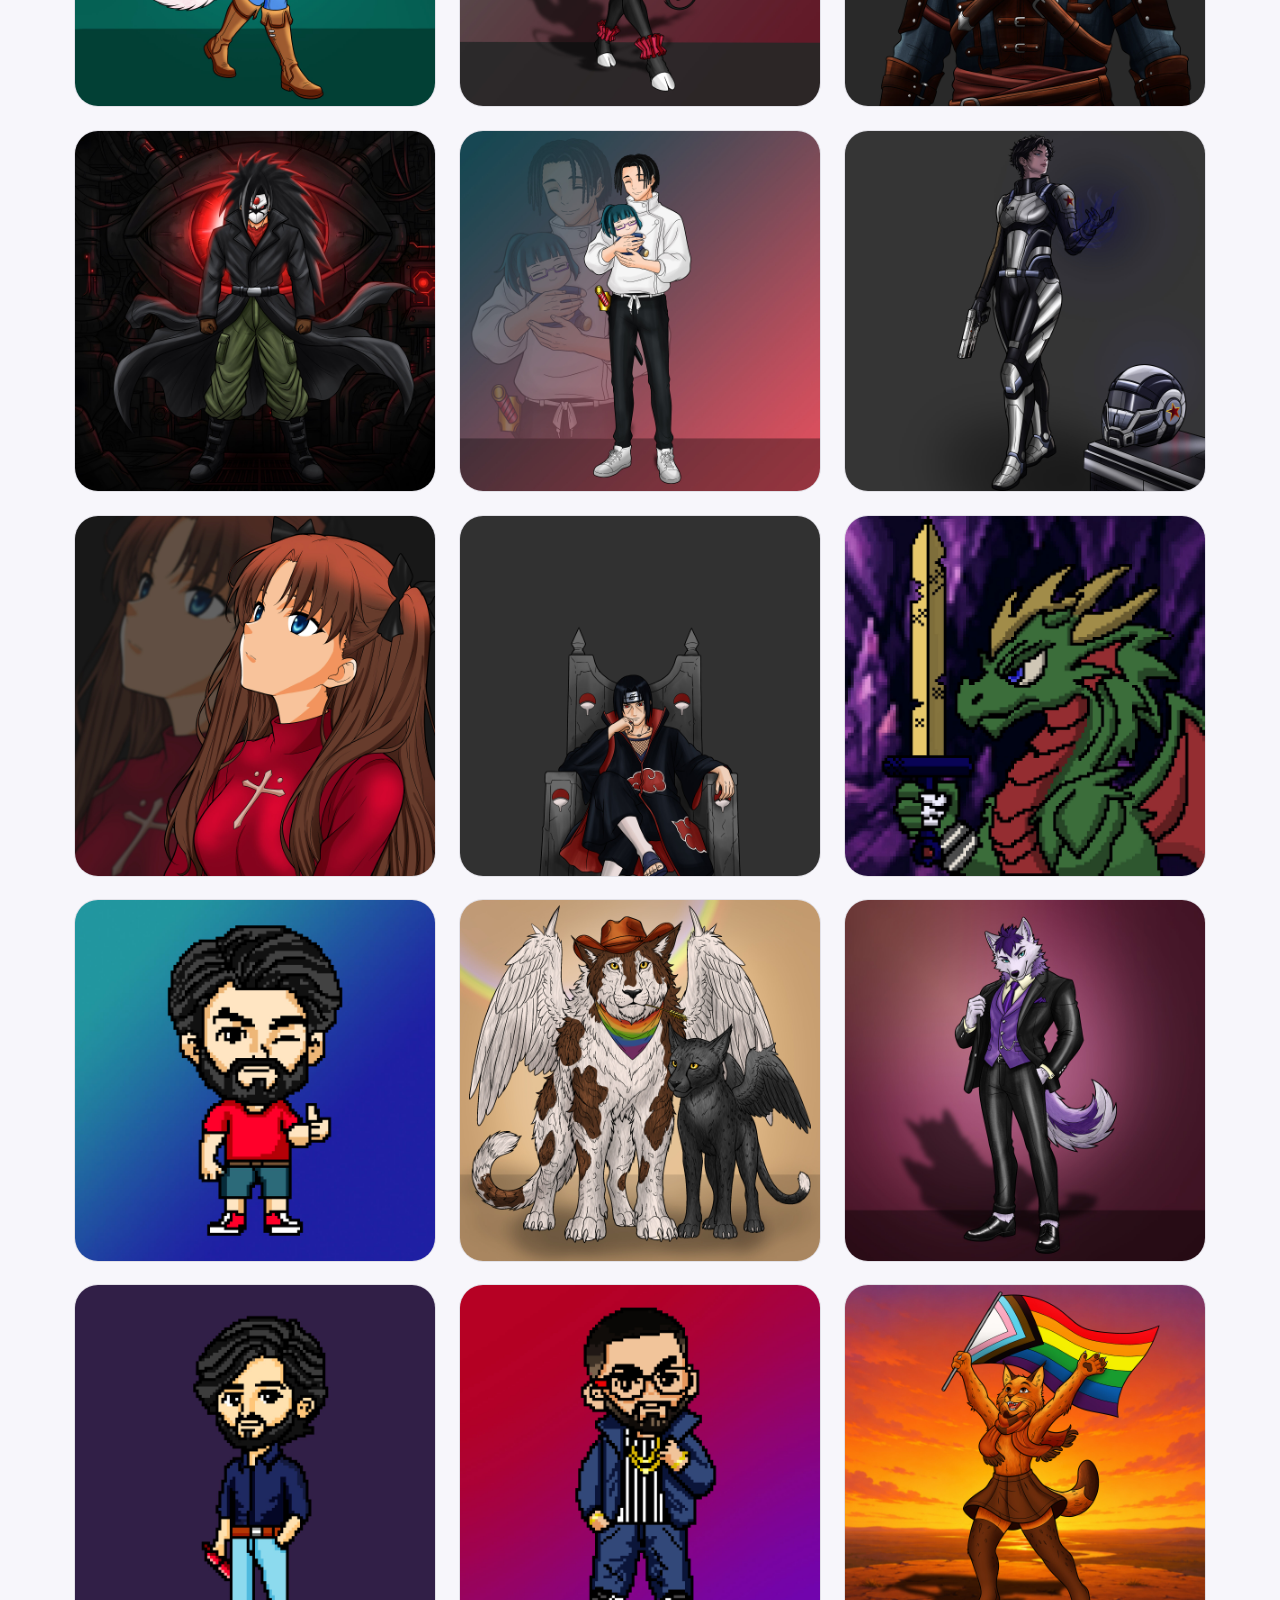
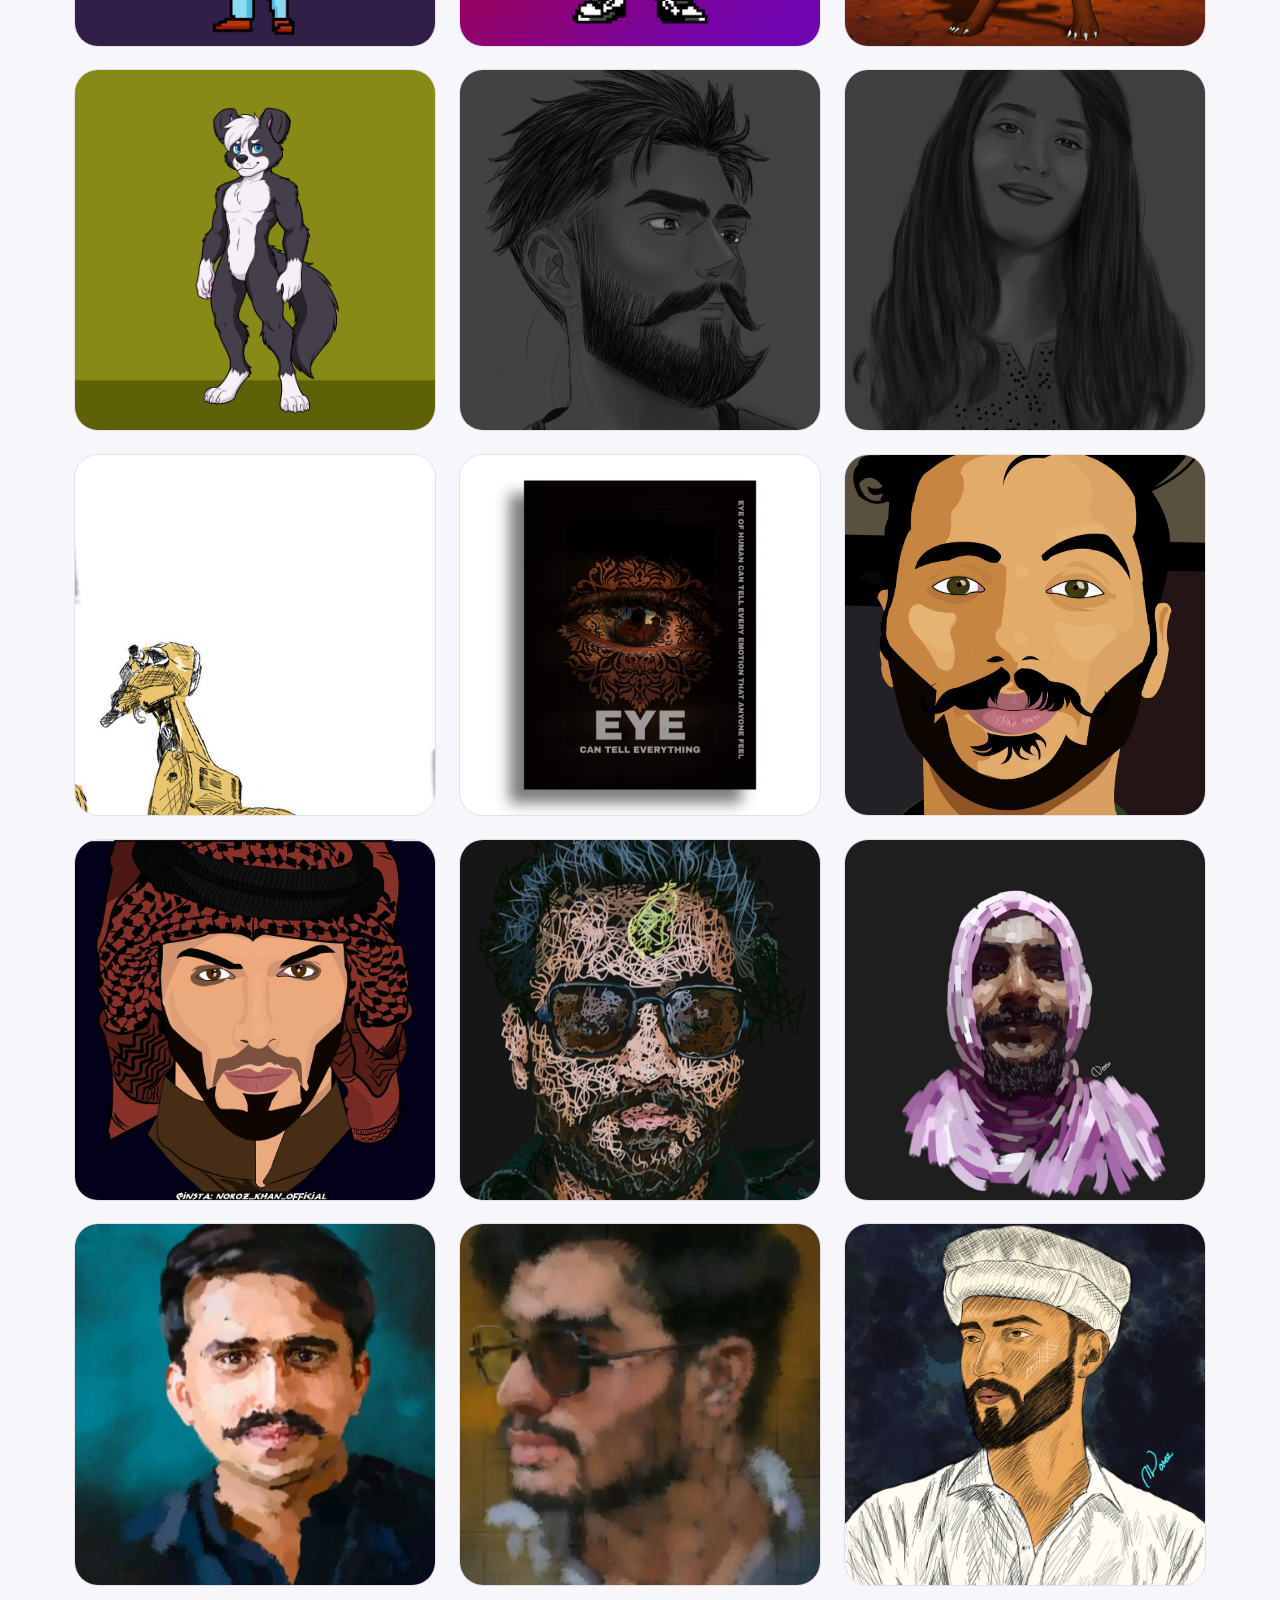
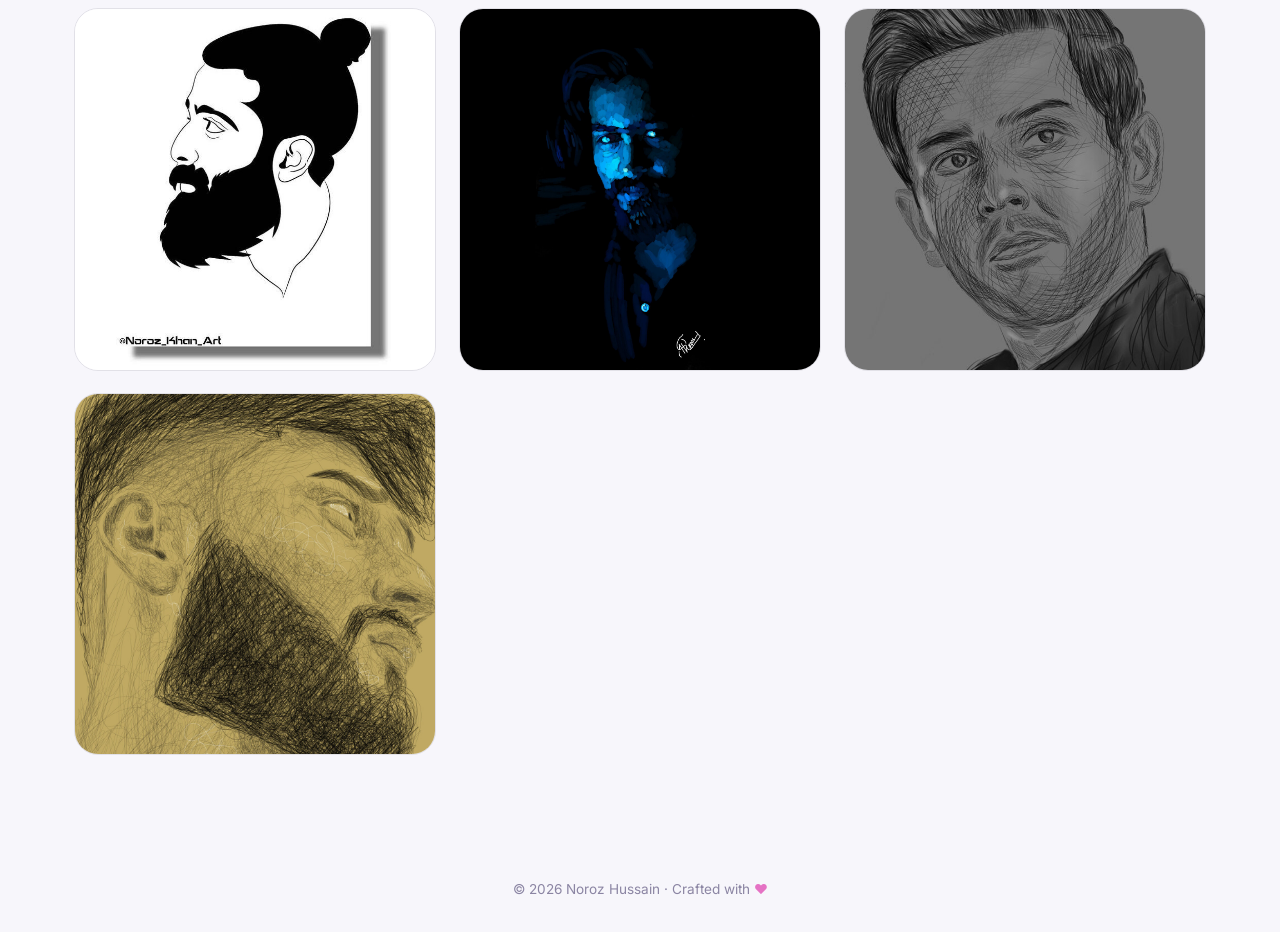
==== commit a5a44707: "Refactor gallery section and remove slider Updated the gallery hero section and removed the gallery " ====
--- a/gallery.html
+++ b/gallery.html
@@ -57,7 +57,8 @@
 </div>
 
 <main>
-  <section class="page-hero">
+  <section class="page-hero gallery-hero">
+    <div class="gallery-hero-bg" id="gallery-hero-bg"></div>
     <div class="bg-grid" style="opacity:.3"></div>
     <div class="container">
       <a href="index.html" class="back-link reveal">
@@ -70,20 +71,6 @@
       </div>
       <h1 class="section-title reveal">Visual <span class="text-gradient">archive</span>.</h1>
       <p class="section-lead reveal">A curated collection of character designs, illustrations, concept art and portraits — crafted alongside the AI work.</p>
-    </div>
-  </section>
-
-  <section class="section section--tight gallery-slider-section">
-    <div class="container">
-      <div class="gallery-slider reveal" id="gallery-slider">
-        <div class="gallery-slider-track" id="gallery-slider-track"></div>
-        <button class="slider-arrow prev" id="gallery-slider-prev" aria-label="Previous image">
-          <svg viewBox="0 0 24 24" fill="none" stroke="currentColor" stroke-width="2"><path d="M15 18l-6-6 6-6"/></svg>
-        </button>
-        <button class="slider-arrow next" id="gallery-slider-next" aria-label="Next image">
-          <svg viewBox="0 0 24 24" fill="none" stroke="currentColor" stroke-width="2"><path d="M9 18l6-6-6-6"/></svg>
-        </button>
-      </div>
     </div>
   </section>
 
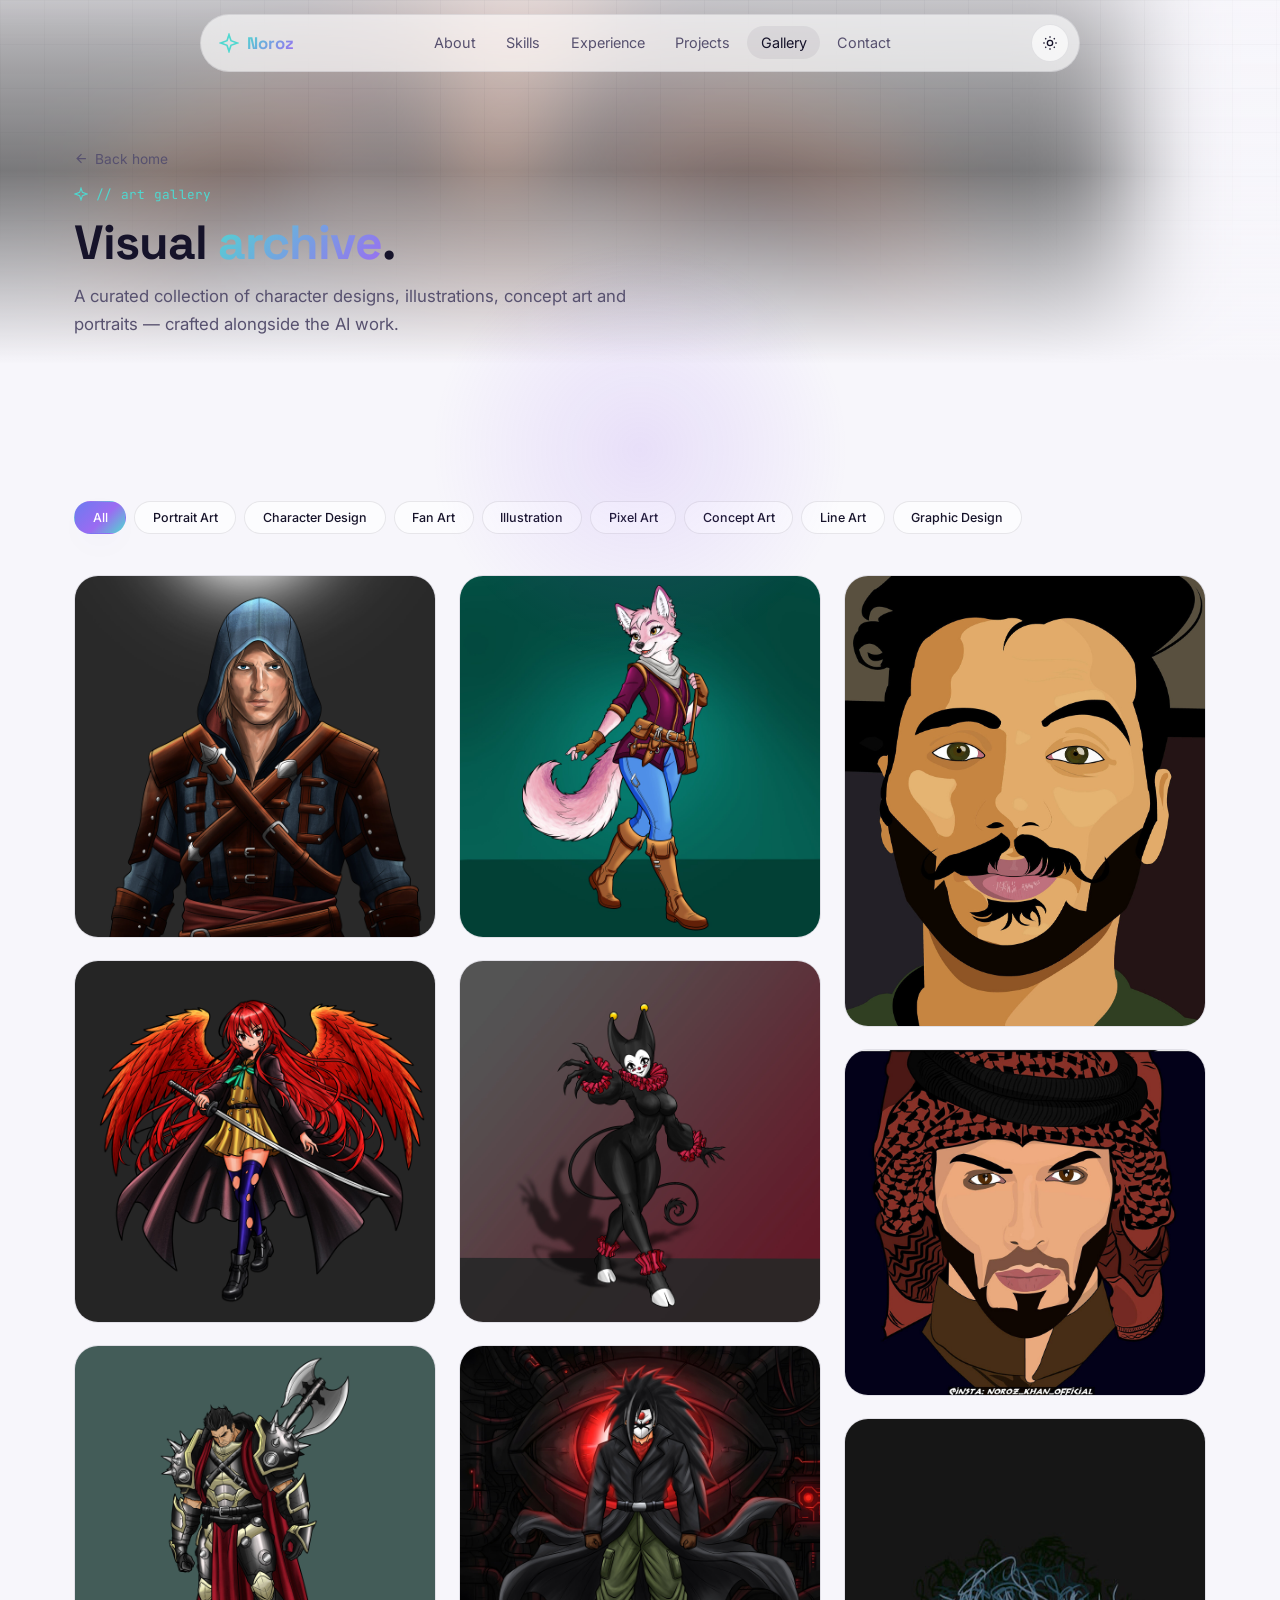
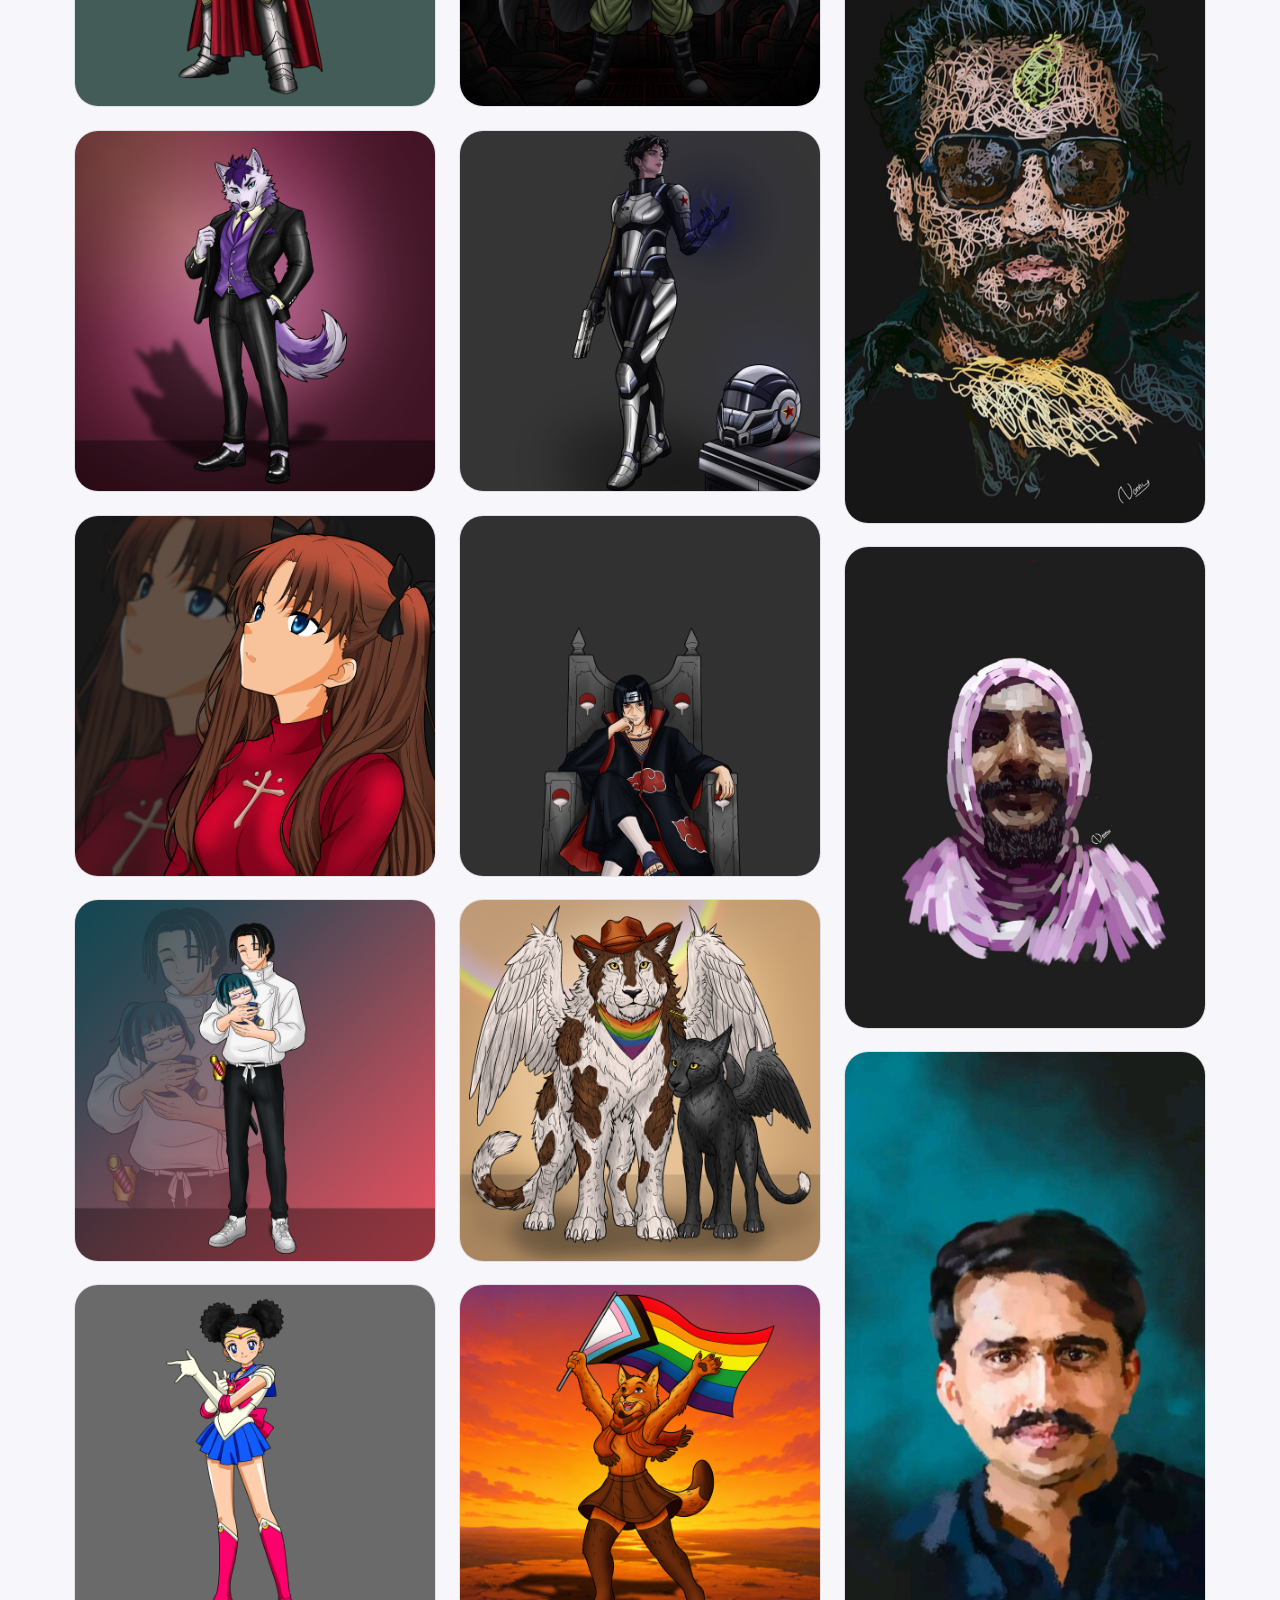
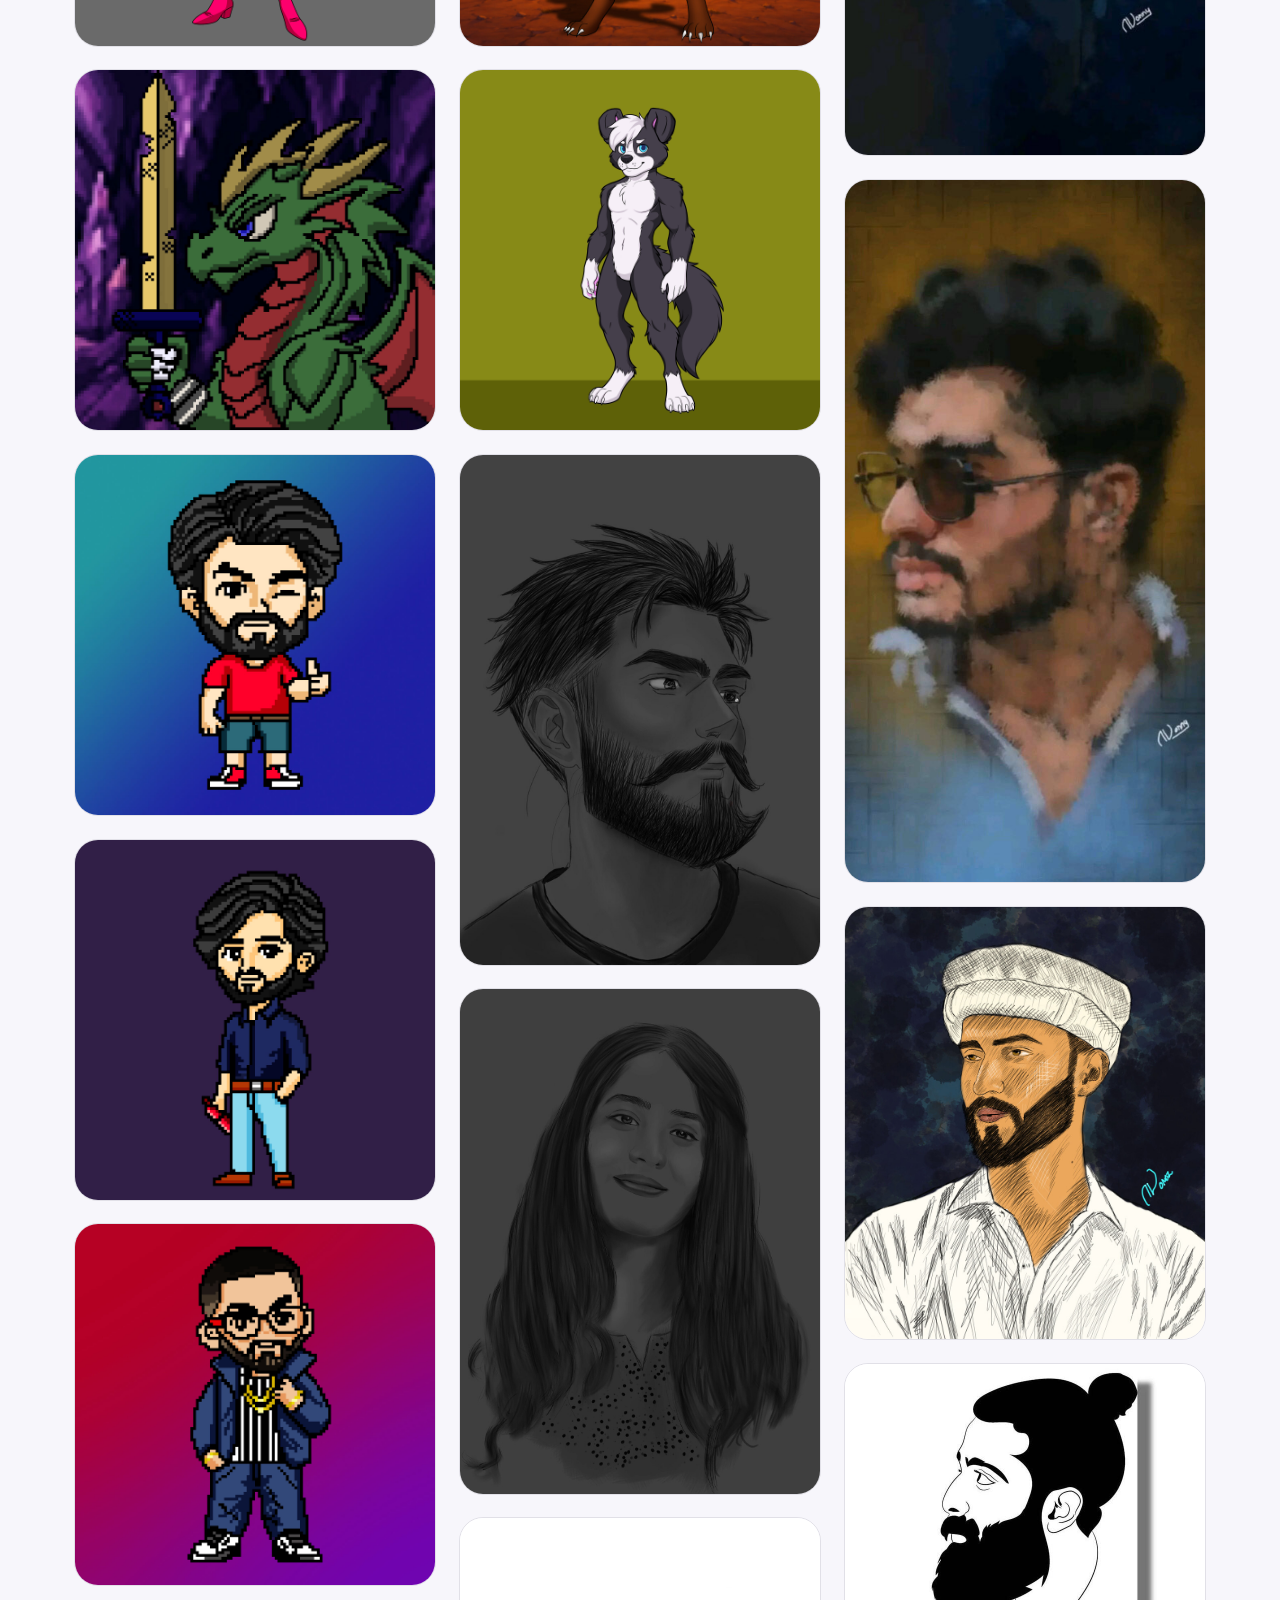
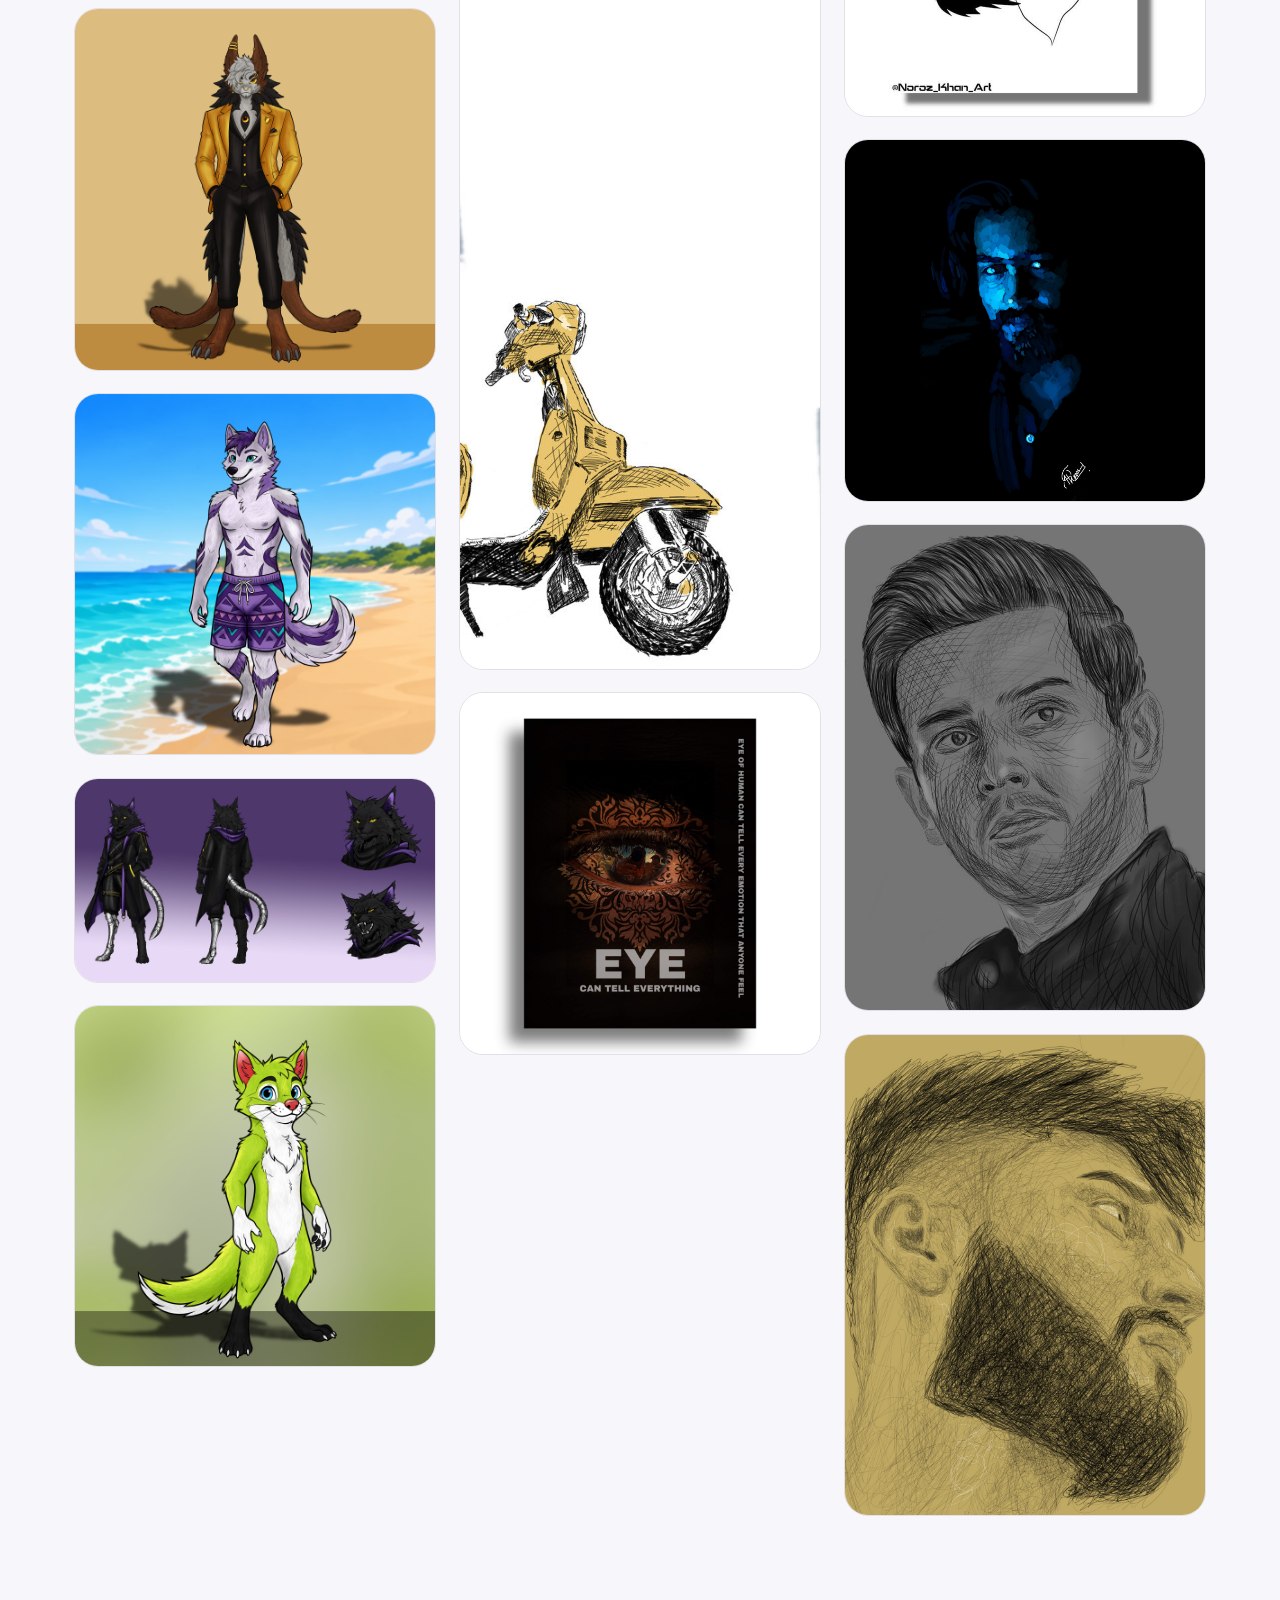
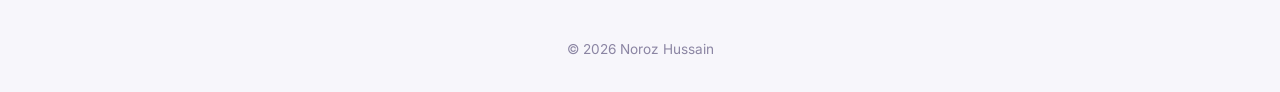
==== commit 712a2907: "Update footer text to remove heart symbol Removed the heart symbol from the footer text." ====
--- a/gallery.html
+++ b/gallery.html
@@ -84,7 +84,7 @@
 
 <footer>
   <div class="container">
-    <p>© <span id="year"></span> Noroz Hussain · Crafted with <span class="heart">♥</span></p>
+    <p>© <span id="year"></span> Noroz Hussain </p>
   </div>
 </footer>
 
--- a/css/style.css
+++ b/css/style.css
@@ -339,28 +339,34 @@
 .project-link{ margin-top:1rem; display:inline-flex; align-items:center; gap:.35rem; font-size:.8rem; font-weight:600; color: var(--cyan); }
 .project-link svg{ width:13px; height:13px; }
 
-/* ---------- Gallery hero slider ---------- */
-.gallery-slider-section{ padding-top: 0; padding-bottom: 0; }
-.gallery-slider{ position: relative; width:100%; aspect-ratio: 21/9; border-radius: var(--radius-lg); overflow:hidden; border:1px solid var(--border); background: rgba(255,255,255,.02); }
-@media (max-width: 900px){ .gallery-slider{ aspect-ratio: 16/10; } }
-@media (max-width: 560px){ .gallery-slider{ aspect-ratio: 4/5; } }
-.gallery-slider-track{ position:relative; width:100%; height:100%; }
-.gallery-slide{ position:absolute; inset:0; width:100%; height:100%; object-fit:cover; opacity:0; transition: opacity 1s ease; cursor: zoom-in; }
-.gallery-slide.active{ opacity:1; position:relative; }
-.gallery-slide:not(.active){ pointer-events:none; }
-.gallery-slider .slider-arrow{ width:44px; height:44px; }
-.gallery-slider .slider-arrow svg{ width:18px; height:18px; }
-.gallery-slider .slider-arrow.prev{ left:16px; }
-.gallery-slider .slider-arrow.next{ right:16px; }
-
-/* ---------- Gallery ---------- */
-.gallery-grid{ margin-top: 2.6rem; display:grid; grid-template-columns: repeat(3, 1fr); gap: 1.4rem; }
-@media (max-width: 980px){ .gallery-grid{ grid-template-columns: repeat(2, 1fr); } }
-@media (max-width: 620px){ .gallery-grid{ grid-template-columns: 1fr; } }
-.art-card{ position: relative; border-radius: var(--radius-lg); overflow:hidden; aspect-ratio: 1/1; border: 1px solid var(--border); transition: border-color .3s ease, box-shadow .3s ease, transform .3s ease; cursor: pointer; }
+/* ---------- Gallery hero — blurred ambient backdrop ---------- */
+.gallery-hero{ position: relative; overflow: hidden; padding-bottom: 110px; }
+.gallery-hero-bg{ position: absolute; inset: 0; z-index: 0; overflow: hidden; }
+.gallery-hero-bg .gallery-slide{
+  position: absolute; top: -12%; left: -12%; width: 124%; height: 124%;
+  object-fit: cover; filter: blur(48px) saturate(1.2) brightness(.55);
+  opacity: 0; transition: opacity 2.6s ease; will-change: opacity;
+}
+.gallery-hero-bg .gallery-slide.active{ opacity: 1; }
+:root[data-theme="light"] .gallery-hero-bg .gallery-slide{ filter: blur(48px) saturate(1.05) brightness(.92); }
+.gallery-hero-bg::after{
+  content:""; position:absolute; inset:0; pointer-events:none;
+  background: linear-gradient(180deg, rgba(13,11,22,.6) 0%, rgba(13,11,22,.25) 45%, var(--bg) 96%);
+}
+:root[data-theme="light"] .gallery-hero-bg::after{
+  background: linear-gradient(180deg, rgba(247,246,251,.72) 0%, rgba(247,246,251,.4) 45%, var(--bg) 96%);
+}
+.gallery-hero .bg-grid{ z-index: 1; }
+.gallery-hero .container{ position: relative; z-index: 2; }
+
+/* ---------- Gallery — dynamic masonry layout ---------- */
+.gallery-grid{ margin-top: 2.6rem; column-count: 3; column-gap: 1.4rem; }
+@media (max-width: 980px){ .gallery-grid{ column-count: 2; } }
+@media (max-width: 620px){ .gallery-grid{ column-count: 1; } }
+.art-card{ position: relative; display: block; width:100%; break-inside: avoid; -webkit-column-break-inside: avoid; margin: 0 0 1.4rem; border-radius: var(--radius-lg); overflow:hidden; border: 1px solid var(--border); transition: border-color .3s ease, box-shadow .3s ease, transform .3s ease; cursor: pointer; }
 .art-card:hover{ border-color: rgba(79,216,208,.5); box-shadow: var(--shadow-glow); transform: translateY(-4px); }
-.art-card img{ width:100%; height:100%; object-fit:cover; transition: transform .6s ease; }
-.art-card:hover img{ transform: scale(1.08); }
+.art-card img{ width:100%; height:auto; display:block; transition: transform .6s ease; }
+.art-card:hover img{ transform: scale(1.06); }
 .art-overlay{ position:absolute; inset:0; background: linear-gradient(to top, rgba(10,8,18,.92), rgba(10,8,18,0) 55%); opacity:0; transition: opacity .3s ease; display:flex; align-items:flex-end; padding: 1.1rem; }
 .art-card:hover .art-overlay{ opacity:1; }
 .art-overlay .cat{ font-family: var(--font-mono); font-size:.65rem; text-transform:uppercase; letter-spacing:.1em; color: var(--cyan); }
